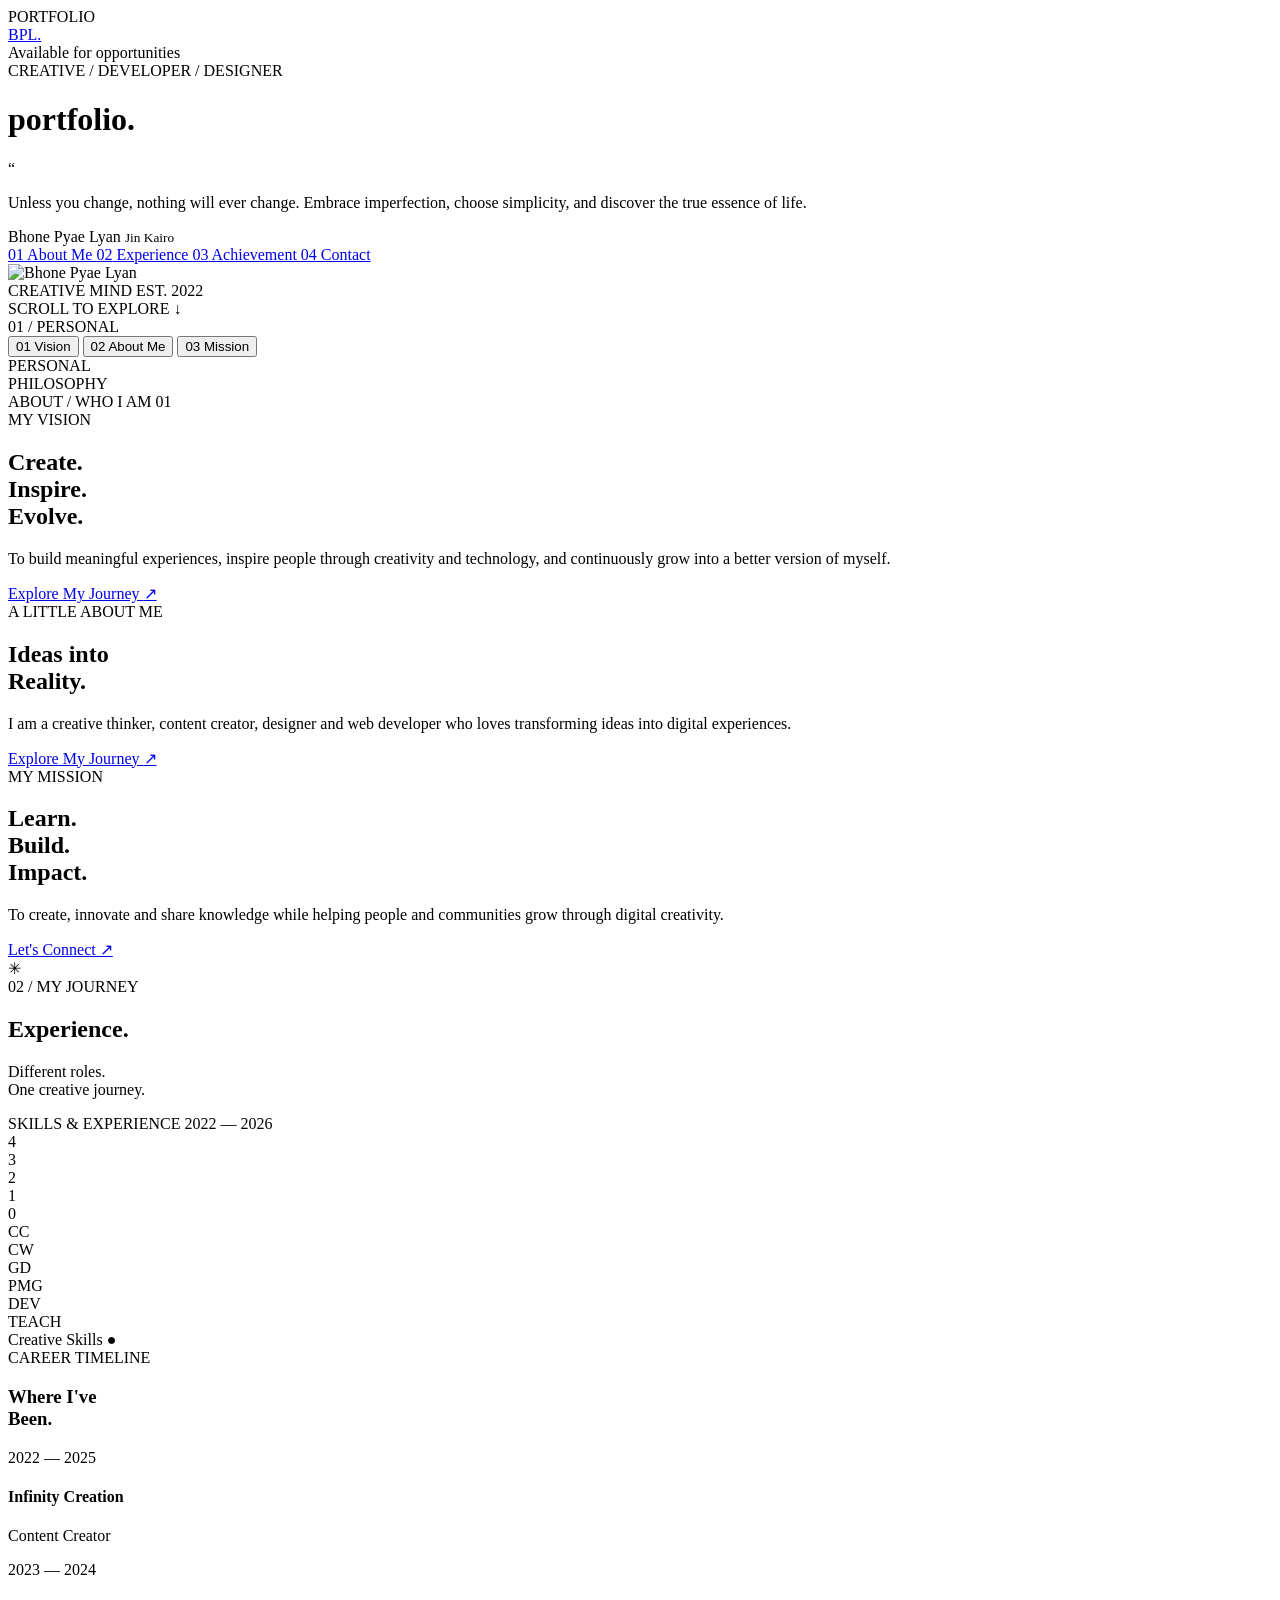
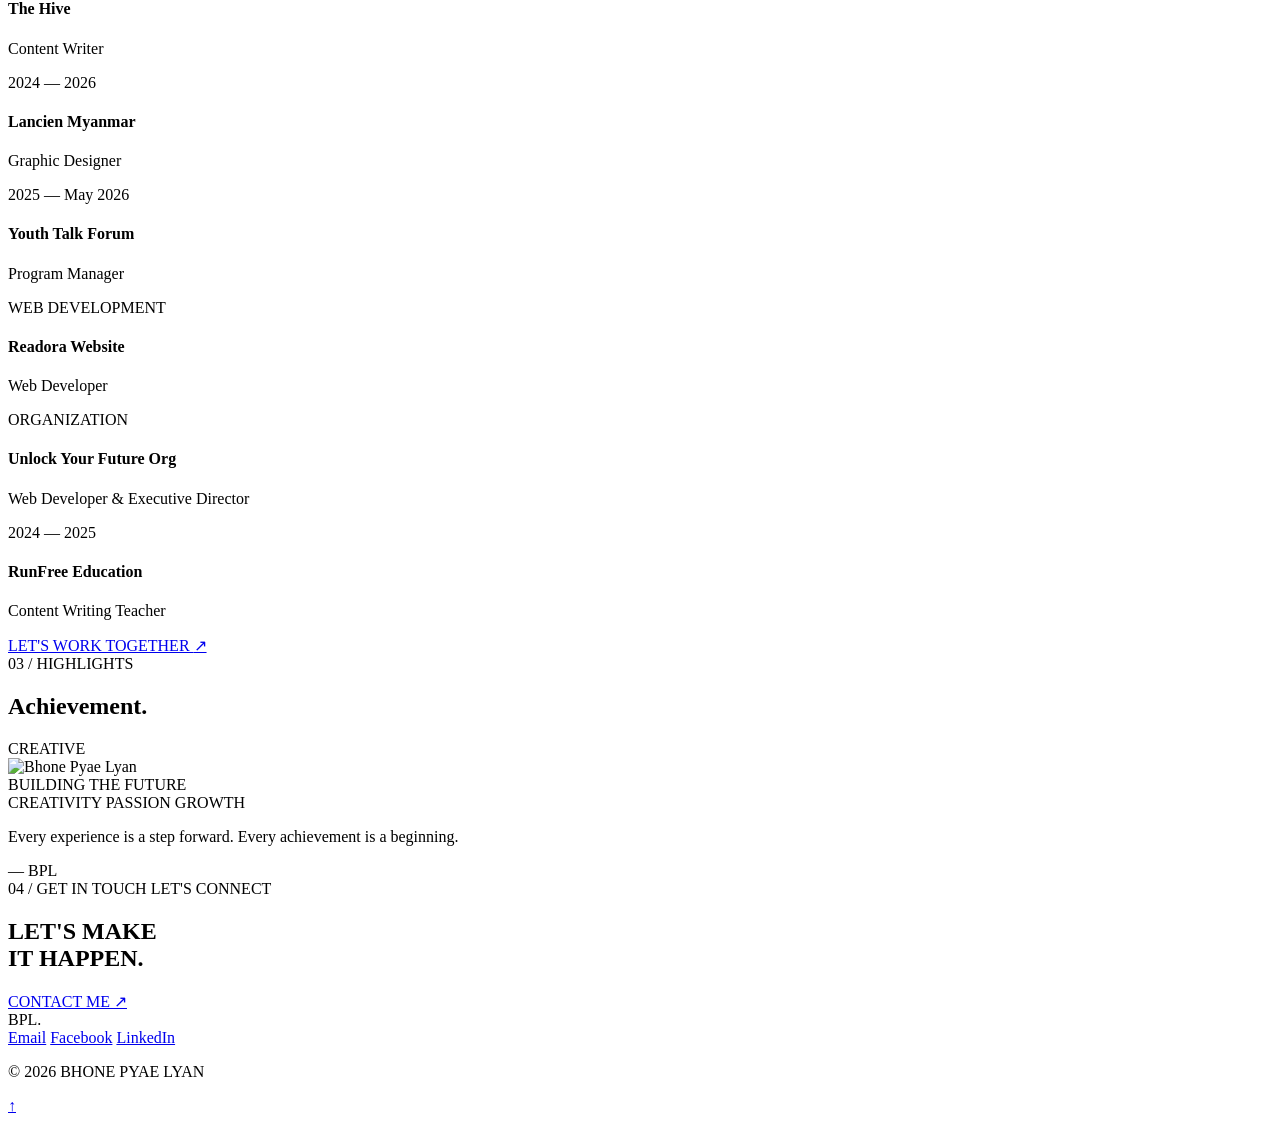
==== index.html @ 5cda206d "Add files via upload" ====
<!DOCTYPE html>
<html lang="en">
<head>
    <meta charset="UTF-8">
    <meta name="viewport" content="width=device-width, initial-scale=1.0">

    <meta name="description" content="Creative Portfolio of Bhone Pyae Lyan">
    <title>Bhone Pyae Lyan | Portfolio</title>

    <link rel="stylesheet" href="css/style.css">

    <link rel="preconnect" href="https://fonts.googleapis.com">
    <link rel="preconnect" href="https://fonts.gstatic.com" crossorigin>

    <link href="https://fonts.googleapis.com/css2?family=DM+Sans:wght@400;500;600;700;800&family=Oswald:wght@400;500;600;700&display=swap" rel="stylesheet">
</head>

<body>

    <!-- PRELOADER -->
    <div class="loader" id="loader">
        <span>PORTFOLIO</span>
        <div class="loader-line"></div>
    </div>


    <!-- HEADER / HERO -->
    <header class="hero" id="home">

        <div class="hero-top">
            <a href="#home" class="mini-logo">
                <span class="mini-logo-dot"></span>
                BPL<span>.</span>
            </a>

            <div class="hero-status">
                <span class="status-dot"></span>
                Available for opportunities
            </div>
        </div>


        <!-- Decorative -->
        <div class="hero-outline outline-one"></div>
        <div class="hero-outline outline-two"></div>


        <div class="hero-content">

            <div class="hero-intro">
                <span class="hero-small-text">CREATIVE / DEVELOPER / DESIGNER</span>
            </div>

            <h1 class="hero-logo">
                port<span class="logo-f">f</span>olio<span class="logo-period">.</span>
            </h1>

            <div class="hero-caption">

                <div class="quote-symbol">“</div>

                <p>
                    Unless you change, nothing will ever change.
                    Embrace imperfection, choose simplicity,
                    and discover the true essence of life.
                </p>

                <div class="quote-divider"></div>

                <div class="quote-author">
                    <span>Bhone Pyae Lyan</span>
                    <small>Jin Kairo</small>
                </div>

            </div>


            <!-- Navigation -->
            <nav class="hero-nav">

                <a href="#about" class="nav-link">
                    <span class="nav-icon">01</span>
                    About Me
                </a>

                <a href="#experience" class="nav-link">
                    <span class="nav-icon">02</span>
                    Experience
                </a>

                <a href="#achievement" class="nav-link">
                    <span class="nav-icon">03</span>
                    Achievement
                </a>

                <a href="#contact" class="nav-link">
                    <span class="nav-icon">04</span>
                    Contact
                </a>

            </nav>

        </div>


        <!-- Hero Portrait -->
        <div class="hero-portrait">

            <div class="portrait-orange"></div>

            <div class="portrait-outline"></div>

            <img src="image/Profile.png"
                 alt="Bhone Pyae Lyan"
                 class="hero-profile">

            <div class="portrait-label">
                <span>CREATIVE MIND</span>
                <span>EST. 2022</span>
            </div>

        </div>


        <!-- Floating Decorations -->
        <div class="hero-decoration">
            <span class="deco-dot"></span>
            <span class="deco-dot"></span>
            <span class="deco-dot"></span>
        </div>

        <div class="hero-bottom-note">
            <span>SCROLL TO EXPLORE</span>
            <span class="scroll-arrow">↓</span>
        </div>

    </header>


    <!-- ABOUT -->
    <section class="about-section section" id="about">

        <div class="about-sidebar">

            <div class="sidebar-heading">
                <span>01 / PERSONAL</span>
            </div>

            <div class="sidebar-circle"></div>

            <button class="sidebar-item active" data-content="vision">
                <span>01</span> Vision
            </button>

            <button class="sidebar-item" data-content="about-me">
                <span>02</span> About Me
            </button>

            <button class="sidebar-item" data-content="mission">
                <span>03</span> Mission
            </button>

            <div class="sidebar-bottom">
                PERSONAL<br>PHILOSOPHY
            </div>

        </div>


        <div class="about-content">

            <div class="about-top-label">
                <span>ABOUT / WHO I AM</span>
                <span class="about-number">01</span>
            </div>


            <div class="about-panel active" id="vision">

                <span class="panel-label">MY VISION</span>

                <h2>
                    Create.<br>
                    <span>Inspire.</span><br>
                    Evolve.
                </h2>

                <p>
                    To build meaningful experiences, inspire people
                    through creativity and technology, and continuously
                    grow into a better version of myself.
                </p>

                <a href="#experience" class="about-cta">
                    Explore My Journey <span>↗</span>
                </a>

            </div>


            <div class="about-panel" id="about-me">

                <span class="panel-label">A LITTLE ABOUT ME</span>

                <h2>
                    Ideas into<br>
                    <span>Reality.</span>
                </h2>

                <p>
                    I am a creative thinker, content creator,
                    designer and web developer who loves transforming
                    ideas into digital experiences.
                </p>

                <a href="#experience" class="about-cta">
                    Explore My Journey <span>↗</span>
                </a>

            </div>


            <div class="about-panel" id="mission">

                <span class="panel-label">MY MISSION</span>

                <h2>
                    Learn.<br>
                    <span>Build.</span><br>
                    Impact.
                </h2>

                <p>
                    To create, innovate and share knowledge
                    while helping people and communities grow
                    through digital creativity.
                </p>

                <a href="#contact" class="about-cta">
                    Let's Connect <span>↗</span>
                </a>

            </div>


            <div class="about-deco">
                <span class="deco-star">✳</span>
                <span class="deco-small-circle"></span>
            </div>

        </div>

    </section>


    <!-- EXPERIENCE -->
    <section class="experience-section section" id="experience">

        <div class="section-heading">

            <div>
                <span class="section-eyebrow">02 / MY JOURNEY</span>
                <h2>Experience<span>.</span></h2>
            </div>

            <p>
                Different roles.<br>
                One creative journey.
            </p>

        </div>


        <div class="experience-layout">


            <!-- CHART -->
            <div class="experience-chart-card">

                <div class="chart-heading">
                    <span>SKILLS & EXPERIENCE</span>
                    <span>2022 — 2026</span>
                </div>

                <div class="chart">

                    <div class="chart-grid">

                        <div class="grid-line">
                            <span>4</span>
                        </div>

                        <div class="grid-line">
                            <span>3</span>
                        </div>

                        <div class="grid-line">
                            <span>2</span>
                        </div>

                        <div class="grid-line">
                            <span>1</span>
                        </div>

                        <div class="grid-line">
                            <span>0</span>
                        </div>

                    </div>


                    <div class="chart-bars">

                        <div class="bar-item">
                            <div class="bar cc" data-height="100"></div>
                            <span>CC</span>
                        </div>

                        <div class="bar-item">
                            <div class="bar cw" data-height="75"></div>
                            <span>CW</span>
                        </div>

                        <div class="bar-item">
                            <div class="bar gd" data-height="75"></div>
                            <span>GD</span>
                        </div>

                        <div class="bar-item">
                            <div class="bar pm" data-height="25"></div>
                            <span>PMG</span>
                        </div>

                        <div class="bar-item">
                            <div class="bar dev" data-height="25"></div>
                            <span>DEV</span>
                        </div>

                        <div class="bar-item">
                            <div class="bar teaching" data-height="50"></div>
                            <span>TEACH</span>
                        </div>

                    </div>

                </div>


                <div class="chart-footer">
                    <span>Creative Skills</span>
                    <span class="chart-footer-dot">●</span>
                </div>

            </div>


            <!-- EXPERIENCE LIST -->
            <div class="experience-card">

                <div class="experience-card-header">

                    <span class="section-eyebrow">CAREER TIMELINE</span>

                    <h3>Where I've<br>Been.</h3>

                </div>


                <div class="timeline">


                    <div class="timeline-item">

                        <span class="timeline-dot"></span>

                        <div class="timeline-content">

                            <span class="timeline-date">2022 — 2025</span>

                            <h4>Infinity Creation</h4>

                            <p>Content Creator</p>

                        </div>

                    </div>


                    <div class="timeline-item">

                        <span class="timeline-dot"></span>

                        <div class="timeline-content">

                            <span class="timeline-date">2023 — 2024</span>

                            <h4>The Hive</h4>

                            <p>Content Writer</p>

                        </div>

                    </div>


                    <div class="timeline-item">

                        <span class="timeline-dot"></span>

                        <div class="timeline-content">

                            <span class="timeline-date">2024 — 2026</span>

                            <h4>Lancien Myanmar</h4>

                            <p>Graphic Designer</p>

                        </div>

                    </div>


                    <div class="timeline-item">

                        <span class="timeline-dot"></span>

                        <div class="timeline-content">

                            <span class="timeline-date">2025 — May 2026</span>

                            <h4>Youth Talk Forum</h4>

                            <p>Program Manager</p>

                        </div>

                    </div>


                    <div class="timeline-item">

                        <span class="timeline-dot"></span>

                        <div class="timeline-content">

                            <span class="timeline-date">WEB DEVELOPMENT</span>

                            <h4>Readora Website</h4>

                            <p>Web Developer</p>

                        </div>

                    </div>


                    <div class="timeline-item">

                        <span class="timeline-dot"></span>

                        <div class="timeline-content">

                            <span class="timeline-date">ORGANIZATION</span>

                            <h4>Unlock Your Future Org</h4>

                            <p>Web Developer & Executive Director</p>

                        </div>

                    </div>


                    <div class="timeline-item">

                        <span class="timeline-dot"></span>

                        <div class="timeline-content">

                            <span class="timeline-date">2024 — 2025</span>

                            <h4>RunFree Education</h4>

                            <p>Content Writing Teacher</p>

                        </div>

                    </div>

                </div>


                <a href="#contact" class="experience-more">
                    LET'S WORK TOGETHER <span>↗</span>
                </a>

            </div>

        </div>

    </section>


    <!-- ACHIEVEMENT -->
    <section class="achievement-section section" id="achievement">

        <div class="achievement-heading">

            <span class="section-eyebrow">03 / HIGHLIGHTS</span>

            <h2>Achievement<span>.</span></h2>

        </div>


        <div class="achievement-stage">

            <div class="achievement-bg-text">
                CREATIVE
            </div>

            <div class="achievement-orange-block"></div>

            <img src="image/Profile.png"
                 alt="Bhone Pyae Lyan"
                 class="achievement-profile">

            <div class="achievement-side-label">
                <span>BUILDING</span>
                <span>THE FUTURE</span>
            </div>

            <div class="achievement-bottom-text">
                <span>CREATIVITY</span>
                <span>PASSION</span>
                <span>GROWTH</span>
            </div>

        </div>


        <div class="achievement-note">

            <p>
                Every experience is a step forward.
                Every achievement is a beginning.
            </p>

            <span>— BPL</span>

        </div>

    </section>


    <!-- CONTACT -->
    <section class="contact-section section" id="contact">

        <div class="contact-top">

            <span class="section-eyebrow">04 / GET IN TOUCH</span>

            <span class="contact-index">LET'S CONNECT</span>

        </div>


        <div class="contact-main">

            <h2>
                LET'S MAKE<br>
                <span>IT HAPPEN.</span>
            </h2>

            <a href="mailto:your-email@example.com" class="contact-button">
                CONTACT ME <span>↗</span>
            </a>

        </div>


        <div class="contact-footer">

            <div class="contact-brand">
                BPL<span>.</span>
            </div>

            <div class="contact-links">

                <a href="mailto:your-email@example.com">Email</a>

                <a href="https://facebook.com/" target="_blank">Facebook</a>

                <a href="https://linkedin.com/" target="_blank">LinkedIn</a>

            </div>

            <p>© 2026 BHONE PYAE LYAN</p>

        </div>

    </section>


    <!-- BACK TO TOP -->
    <a href="#home" class="back-to-top" id="backToTop">↑</a>


    <!-- JS -->
    <script src="JS/script.js"></script>

</body>
</html>
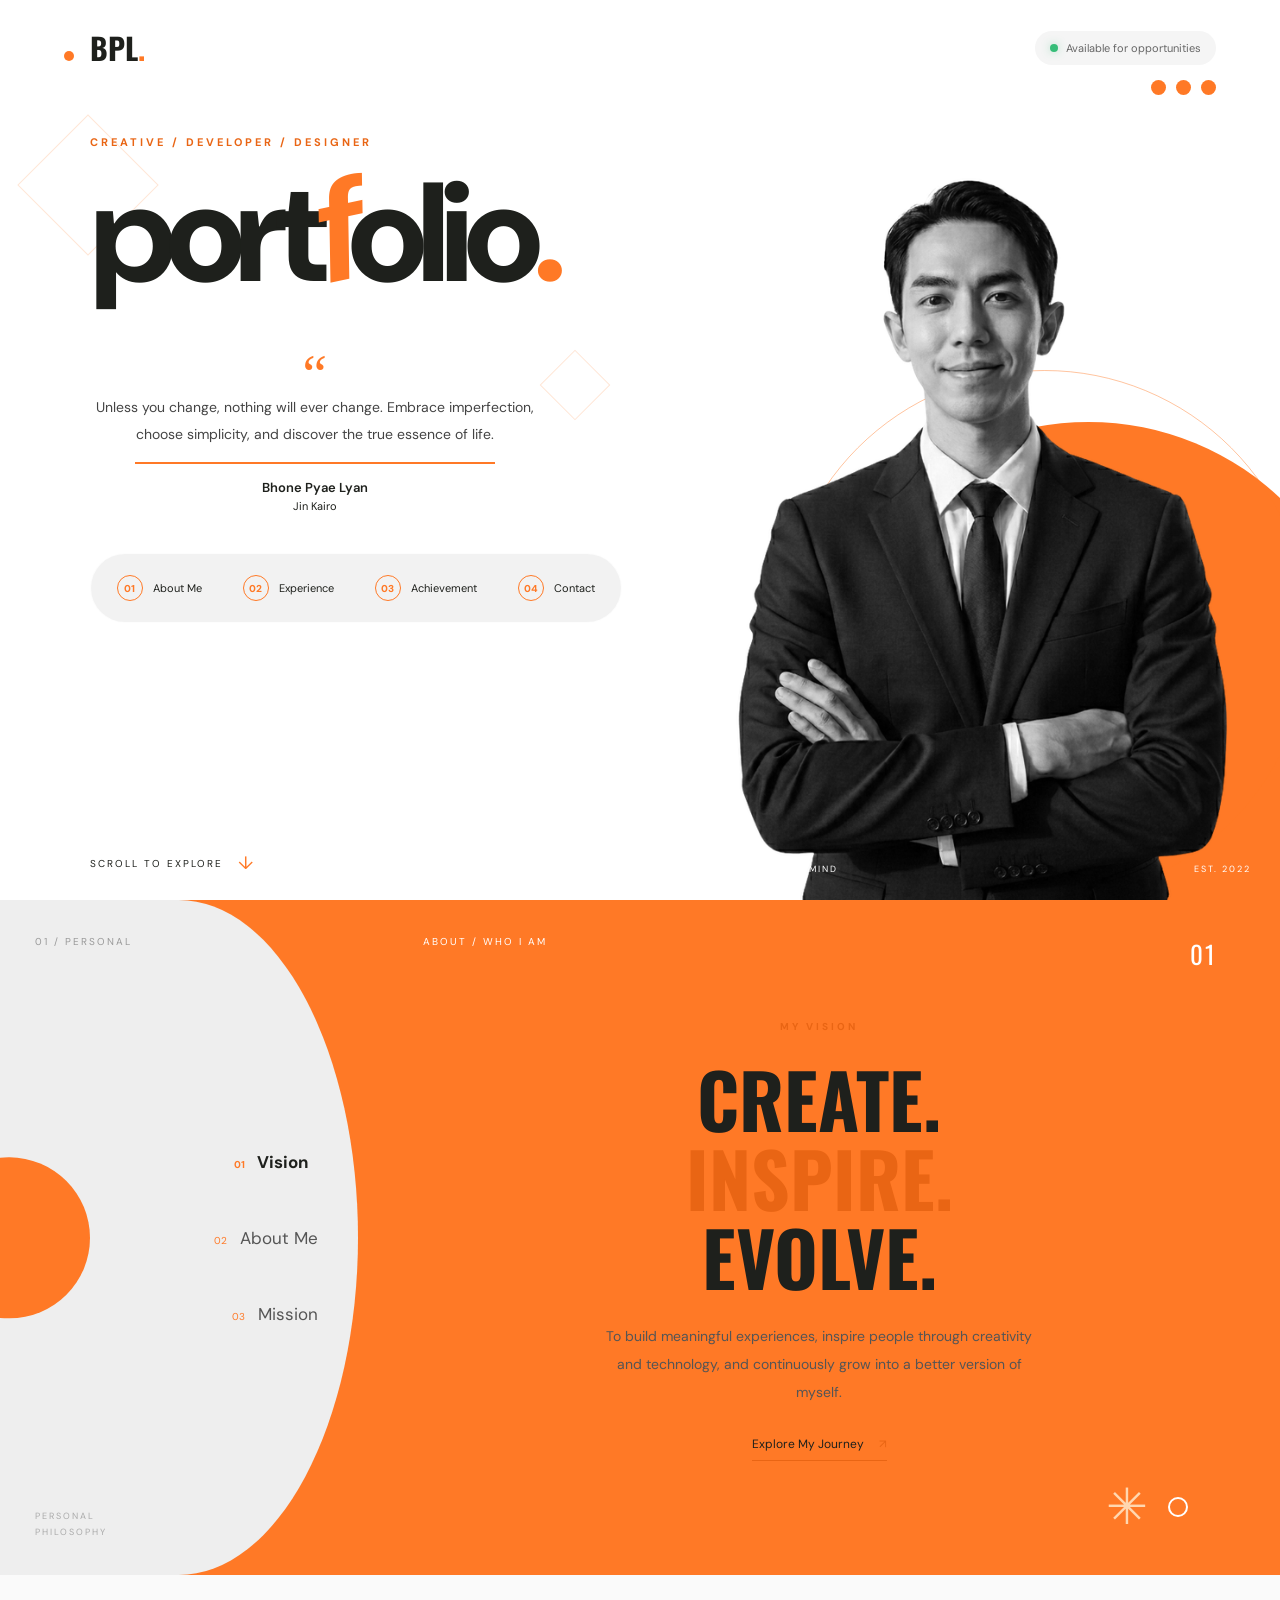
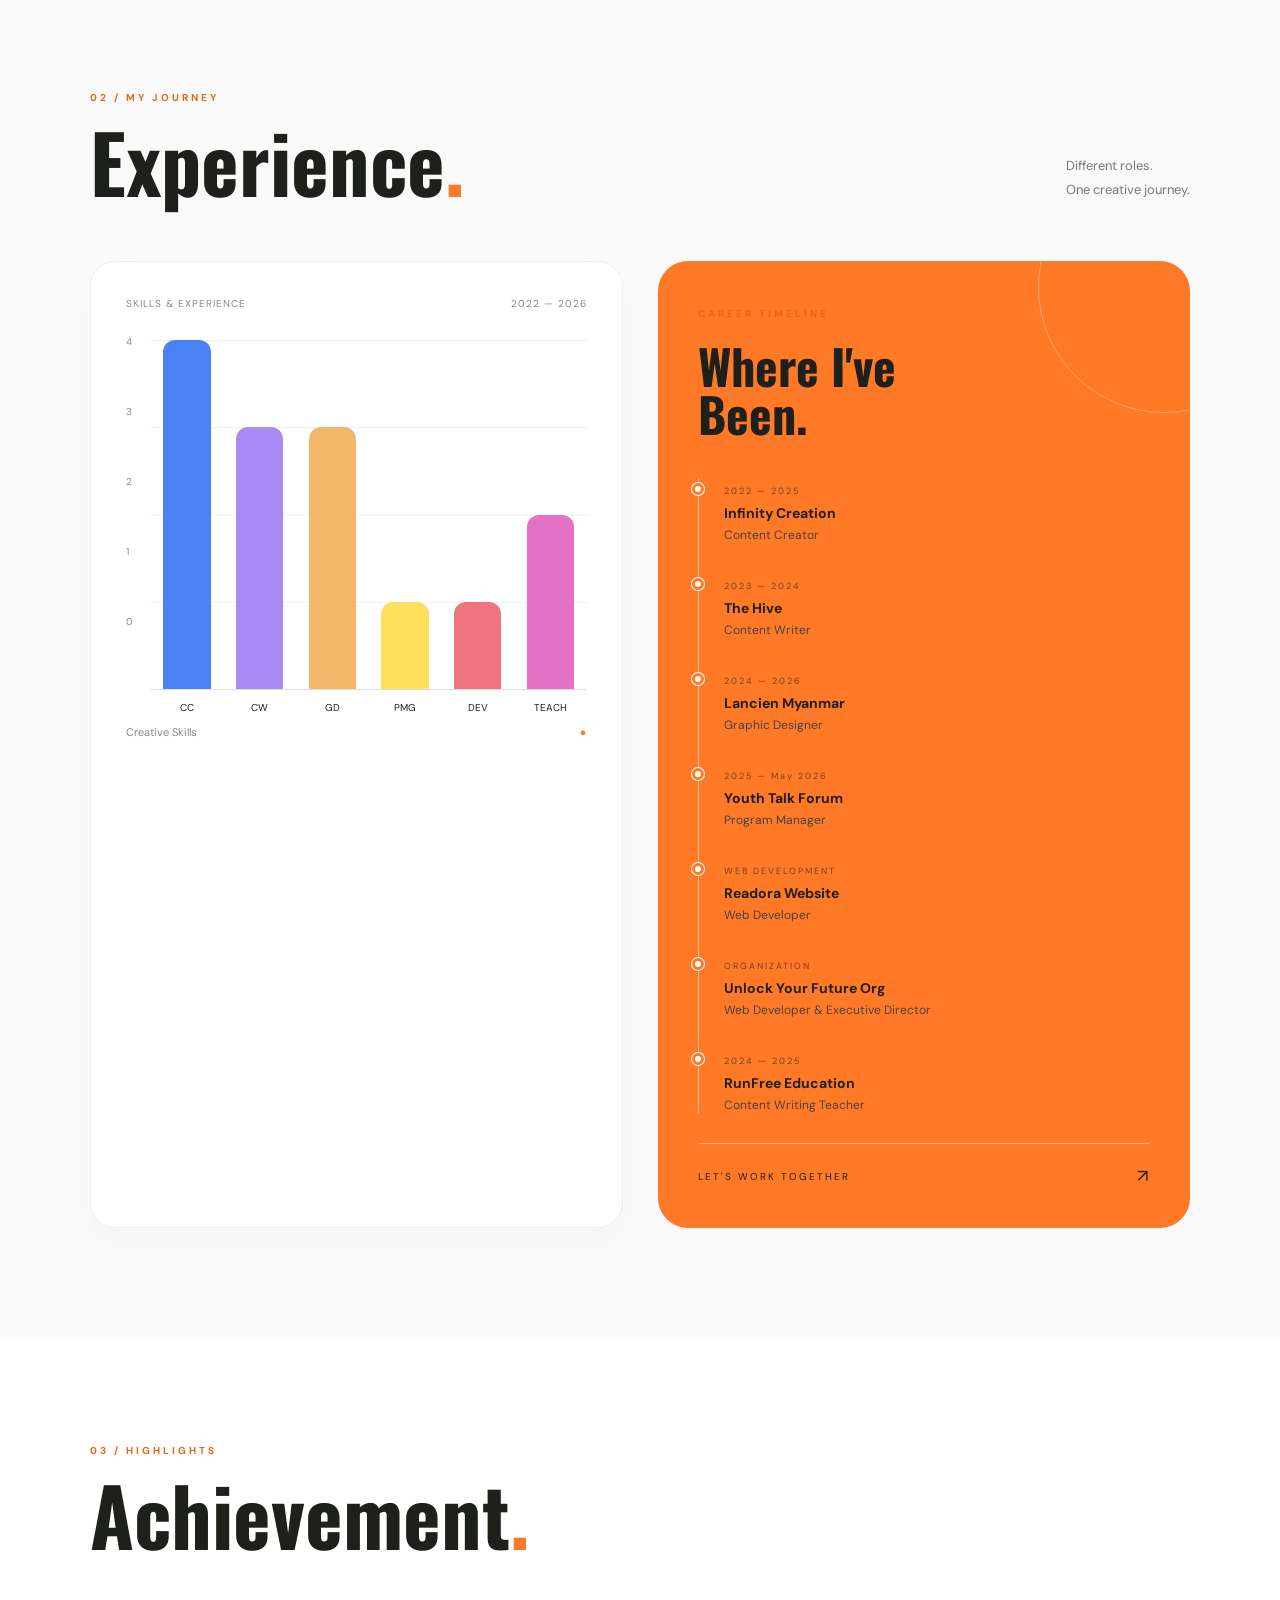
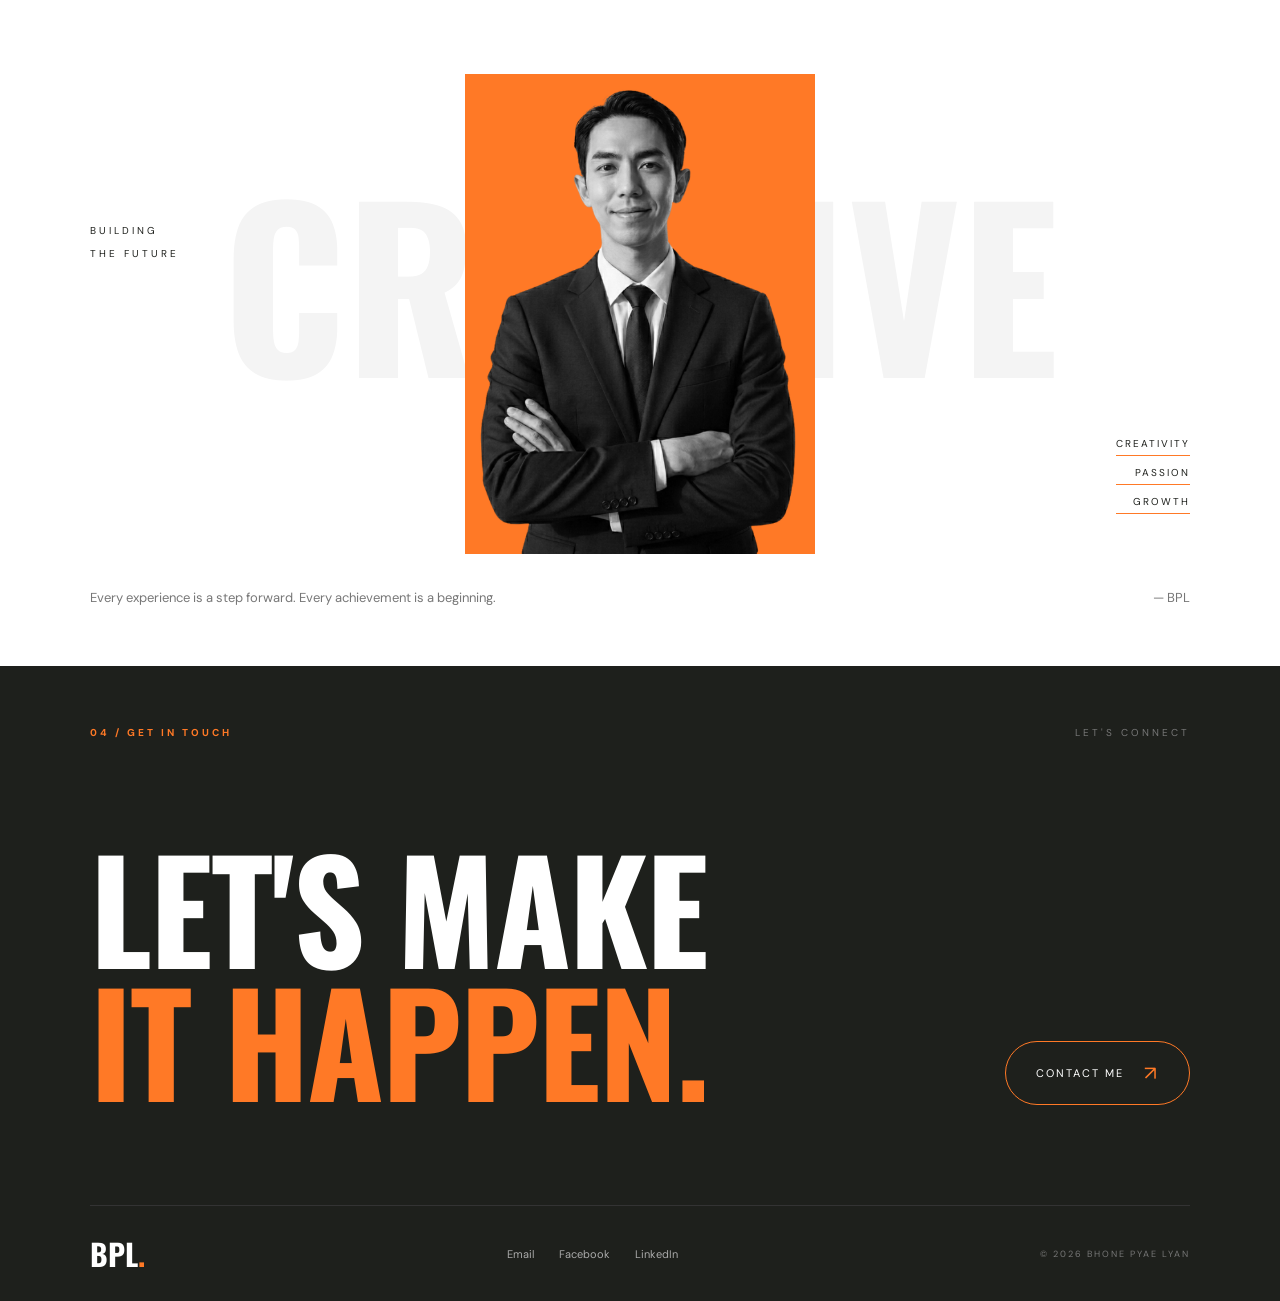
==== commit 874b82a4: "Update index.html" ====
--- a/index.html
+++ b/index.html
@@ -1,10 +1,8 @@
-
 <!DOCTYPE html>
 <html lang="en">
 <head>
     <meta charset="UTF-8">
     <meta name="viewport" content="width=device-width, initial-scale=1.0">
-
     <meta name="description" content="Creative Portfolio of Bhone Pyae Lyan">
     <title>Bhone Pyae Lyan | Portfolio</title>
 
@@ -12,20 +10,17 @@
 
     <link rel="preconnect" href="https://fonts.googleapis.com">
     <link rel="preconnect" href="https://fonts.gstatic.com" crossorigin>
-
     <link href="https://fonts.googleapis.com/css2?family=DM+Sans:wght@400;500;600;700;800&family=Oswald:wght@400;500;600;700&display=swap" rel="stylesheet">
 </head>
 
 <body>
 
-    <!-- PRELOADER -->
     <div class="loader" id="loader">
         <span>PORTFOLIO</span>
         <div class="loader-line"></div>
     </div>
 
-
-    <!-- HEADER / HERO -->
+    <!-- HERO -->
     <header class="hero" id="home">
 
         <div class="hero-top">
@@ -40,11 +35,8 @@
             </div>
         </div>
 
-
-        <!-- Decorative -->
         <div class="hero-outline outline-one"></div>
         <div class="hero-outline outline-two"></div>
-
 
         <div class="hero-content">
 
@@ -57,7 +49,6 @@
             </h1>
 
             <div class="hero-caption">
-
                 <div class="quote-symbol">“</div>
 
                 <p>
@@ -72,58 +63,29 @@
                     <span>Bhone Pyae Lyan</span>
                     <small>Jin Kairo</small>
                 </div>
-
-            </div>
-
-
-            <!-- Navigation -->
+            </div>
+
             <nav class="hero-nav">
-
-                <a href="#about" class="nav-link">
-                    <span class="nav-icon">01</span>
-                    About Me
-                </a>
-
-                <a href="#experience" class="nav-link">
-                    <span class="nav-icon">02</span>
-                    Experience
-                </a>
-
-                <a href="#achievement" class="nav-link">
-                    <span class="nav-icon">03</span>
-                    Achievement
-                </a>
-
-                <a href="#contact" class="nav-link">
-                    <span class="nav-icon">04</span>
-                    Contact
-                </a>
-
+                <a href="Pages/about.html" class="nav-link"><span class="nav-icon">01</span>About Me</a>
+                <a href="Pages/experience.html" class="nav-link"><span class="nav-icon">02</span>Experience</a>
+                <a href="Pages/achievement.html" class="nav-link"><span class="nav-icon">03</span>Achievement</a>
+                <a href="Pages/contact.html" class="nav-link"><span class="nav-icon">04</span>Contact</a>
             </nav>
 
         </div>
 
-
-        <!-- Hero Portrait -->
         <div class="hero-portrait">
-
             <div class="portrait-orange"></div>
-
             <div class="portrait-outline"></div>
 
-            <img src="image/Profile.png"
-                 alt="Bhone Pyae Lyan"
-                 class="hero-profile">
+            <img src="image/Profile.png" alt="Bhone Pyae Lyan" class="hero-profile">
 
             <div class="portrait-label">
                 <span>CREATIVE MIND</span>
                 <span>EST. 2022</span>
             </div>
-
-        </div>
-
-
-        <!-- Floating Decorations -->
+        </div>
+
         <div class="hero-decoration">
             <span class="deco-dot"></span>
             <span class="deco-dot"></span>
@@ -137,16 +99,11 @@
 
     </header>
 
-
     <!-- ABOUT -->
     <section class="about-section section" id="about">
 
         <div class="about-sidebar">
-
-            <div class="sidebar-heading">
-                <span>01 / PERSONAL</span>
-            </div>
-
+            <div class="sidebar-heading"><span>01 / PERSONAL</span></div>
             <div class="sidebar-circle"></div>
 
             <button class="sidebar-item active" data-content="vision">
@@ -164,9 +121,7 @@
             <div class="sidebar-bottom">
                 PERSONAL<br>PHILOSOPHY
             </div>
-
-        </div>
-
+        </div>
 
         <div class="about-content">
 
@@ -175,74 +130,38 @@
                 <span class="about-number">01</span>
             </div>
 
-
             <div class="about-panel active" id="vision">
-
                 <span class="panel-label">MY VISION</span>
-
-                <h2>
-                    Create.<br>
-                    <span>Inspire.</span><br>
-                    Evolve.
-                </h2>
-
+                <h2>Create.<br><span>Inspire.</span><br>Evolve.</h2>
                 <p>
                     To build meaningful experiences, inspire people
                     through creativity and technology, and continuously
                     grow into a better version of myself.
                 </p>
-
-                <a href="#experience" class="about-cta">
-                    Explore My Journey <span>↗</span>
-                </a>
-
-            </div>
-
+                <a href="Pages/about.html" class="about-cta">Explore My Journey <span>↗</span></a>
+            </div>
 
             <div class="about-panel" id="about-me">
-
                 <span class="panel-label">A LITTLE ABOUT ME</span>
-
-                <h2>
-                    Ideas into<br>
-                    <span>Reality.</span>
-                </h2>
-
+                <h2>Ideas into<br><span>Reality.</span></h2>
                 <p>
                     I am a creative thinker, content creator,
                     designer and web developer who loves transforming
                     ideas into digital experiences.
                 </p>
-
-                <a href="#experience" class="about-cta">
-                    Explore My Journey <span>↗</span>
-                </a>
-
-            </div>
-
+                <a href="#experience" class="about-cta">Explore My Journey <span>↗</span></a>
+            </div>
 
             <div class="about-panel" id="mission">
-
                 <span class="panel-label">MY MISSION</span>
-
-                <h2>
-                    Learn.<br>
-                    <span>Build.</span><br>
-                    Impact.
-                </h2>
-
+                <h2>Learn.<br><span>Build.</span><br>Impact.</h2>
                 <p>
                     To create, innovate and share knowledge
                     while helping people and communities grow
                     through digital creativity.
                 </p>
-
-                <a href="#contact" class="about-cta">
-                    Let's Connect <span>↗</span>
-                </a>
-
-            </div>
-
+                <a href="#contact" class="about-cta">Let's Connect <span>↗</span></a>
+            </div>
 
             <div class="about-deco">
                 <span class="deco-star">✳</span>
@@ -250,30 +169,20 @@
             </div>
 
         </div>
-
     </section>
-
 
     <!-- EXPERIENCE -->
     <section class="experience-section section" id="experience">
 
         <div class="section-heading">
-
             <div>
                 <span class="section-eyebrow">02 / MY JOURNEY</span>
                 <h2>Experience<span>.</span></h2>
             </div>
-
-            <p>
-                Different roles.<br>
-                One creative journey.
-            </p>
-
-        </div>
-
+            <p>Different roles.<br>One creative journey.</p>
+        </div>
 
         <div class="experience-layout">
-
 
             <!-- CHART -->
             <div class="experience-chart-card">
@@ -286,29 +195,12 @@
                 <div class="chart">
 
                     <div class="chart-grid">
-
-                        <div class="grid-line">
-                            <span>4</span>
-                        </div>
-
-                        <div class="grid-line">
-                            <span>3</span>
-                        </div>
-
-                        <div class="grid-line">
-                            <span>2</span>
-                        </div>
-
-                        <div class="grid-line">
-                            <span>1</span>
-                        </div>
-
-                        <div class="grid-line">
-                            <span>0</span>
-                        </div>
-
-                    </div>
-
+                        <div class="grid-line"><span>4</span></div>
+                        <div class="grid-line"><span>3</span></div>
+                        <div class="grid-line"><span>2</span></div>
+                        <div class="grid-line"><span>1</span></div>
+                        <div class="grid-line"><span>0</span></div>
+                    </div>
 
                     <div class="chart-bars">
 
@@ -343,9 +235,7 @@
                         </div>
 
                     </div>
-
-                </div>
-
+                </div>
 
                 <div class="chart-footer">
                     <span>Creative Skills</span>
@@ -354,142 +244,80 @@
 
             </div>
 
-
-            <!-- EXPERIENCE LIST -->
+            <!-- TIMELINE -->
             <div class="experience-card">
 
                 <div class="experience-card-header">
-
                     <span class="section-eyebrow">CAREER TIMELINE</span>
-
                     <h3>Where I've<br>Been.</h3>
-
-                </div>
-
+                </div>
 
                 <div class="timeline">
 
-
-                    <div class="timeline-item">
-
-                        <span class="timeline-dot"></span>
-
-                        <div class="timeline-content">
-
+                    <div class="timeline-item">
+                        <span class="timeline-dot"></span>
+                        <div class="timeline-content">
                             <span class="timeline-date">2022 — 2025</span>
-
                             <h4>Infinity Creation</h4>
-
                             <p>Content Creator</p>
-
-                        </div>
-
-                    </div>
-
-
-                    <div class="timeline-item">
-
-                        <span class="timeline-dot"></span>
-
-                        <div class="timeline-content">
-
+                        </div>
+                    </div>
+
+                    <div class="timeline-item">
+                        <span class="timeline-dot"></span>
+                        <div class="timeline-content">
                             <span class="timeline-date">2023 — 2024</span>
-
                             <h4>The Hive</h4>
-
                             <p>Content Writer</p>
-
-                        </div>
-
-                    </div>
-
-
-                    <div class="timeline-item">
-
-                        <span class="timeline-dot"></span>
-
-                        <div class="timeline-content">
-
+                        </div>
+                    </div>
+
+                    <div class="timeline-item">
+                        <span class="timeline-dot"></span>
+                        <div class="timeline-content">
                             <span class="timeline-date">2024 — 2026</span>
-
                             <h4>Lancien Myanmar</h4>
-
                             <p>Graphic Designer</p>
-
-                        </div>
-
-                    </div>
-
-
-                    <div class="timeline-item">
-
-                        <span class="timeline-dot"></span>
-
-                        <div class="timeline-content">
-
+                        </div>
+                    </div>
+
+                    <div class="timeline-item">
+                        <span class="timeline-dot"></span>
+                        <div class="timeline-content">
                             <span class="timeline-date">2025 — May 2026</span>
-
                             <h4>Youth Talk Forum</h4>
-
                             <p>Program Manager</p>
-
-                        </div>
-
-                    </div>
-
-
-                    <div class="timeline-item">
-
-                        <span class="timeline-dot"></span>
-
-                        <div class="timeline-content">
-
+                        </div>
+                    </div>
+
+                    <div class="timeline-item">
+                        <span class="timeline-dot"></span>
+                        <div class="timeline-content">
                             <span class="timeline-date">WEB DEVELOPMENT</span>
-
                             <h4>Readora Website</h4>
-
                             <p>Web Developer</p>
-
-                        </div>
-
-                    </div>
-
-
-                    <div class="timeline-item">
-
-                        <span class="timeline-dot"></span>
-
-                        <div class="timeline-content">
-
+                        </div>
+                    </div>
+
+                    <div class="timeline-item">
+                        <span class="timeline-dot"></span>
+                        <div class="timeline-content">
                             <span class="timeline-date">ORGANIZATION</span>
-
                             <h4>Unlock Your Future Org</h4>
-
                             <p>Web Developer & Executive Director</p>
-
-                        </div>
-
-                    </div>
-
-
-                    <div class="timeline-item">
-
-                        <span class="timeline-dot"></span>
-
-                        <div class="timeline-content">
-
+                        </div>
+                    </div>
+
+                    <div class="timeline-item">
+                        <span class="timeline-dot"></span>
+                        <div class="timeline-content">
                             <span class="timeline-date">2024 — 2025</span>
-
                             <h4>RunFree Education</h4>
-
                             <p>Content Writing Teacher</p>
-
-                        </div>
-
-                    </div>
-
-                </div>
-
+                        </div>
+                    </div>
+
+                </div>
 
                 <a href="#contact" class="experience-more">
                     LET'S WORK TOGETHER <span>↗</span>
@@ -498,33 +326,21 @@
             </div>
 
         </div>
-
     </section>
-
 
     <!-- ACHIEVEMENT -->
     <section class="achievement-section section" id="achievement">
 
         <div class="achievement-heading">
-
             <span class="section-eyebrow">03 / HIGHLIGHTS</span>
-
             <h2>Achievement<span>.</span></h2>
-
-        </div>
-
+        </div>
 
         <div class="achievement-stage">
-
-            <div class="achievement-bg-text">
-                CREATIVE
-            </div>
-
+            <div class="achievement-bg-text">CREATIVE</div>
             <div class="achievement-orange-block"></div>
 
-            <img src="image/Profile.png"
-                 alt="Bhone Pyae Lyan"
-                 class="achievement-profile">
+            <img src="image/Profile.png" alt="Bhone Pyae Lyan" class="achievement-profile">
 
             <div class="achievement-side-label">
                 <span>BUILDING</span>
@@ -536,78 +352,49 @@
                 <span>PASSION</span>
                 <span>GROWTH</span>
             </div>
-
-        </div>
-
+        </div>
 
         <div class="achievement-note">
-
             <p>
                 Every experience is a step forward.
                 Every achievement is a beginning.
             </p>
-
             <span>— BPL</span>
-
         </div>
 
     </section>
-
 
     <!-- CONTACT -->
     <section class="contact-section section" id="contact">
 
         <div class="contact-top">
-
             <span class="section-eyebrow">04 / GET IN TOUCH</span>
-
             <span class="contact-index">LET'S CONNECT</span>
-
-        </div>
-
+        </div>
 
         <div class="contact-main">
-
-            <h2>
-                LET'S MAKE<br>
-                <span>IT HAPPEN.</span>
-            </h2>
-
+            <h2>LET'S MAKE<br><span>IT HAPPEN.</span></h2>
             <a href="mailto:your-email@example.com" class="contact-button">
                 CONTACT ME <span>↗</span>
             </a>
-
-        </div>
-
+        </div>
 
         <div class="contact-footer">
-
-            <div class="contact-brand">
-                BPL<span>.</span>
-            </div>
+            <div class="contact-brand">BPL<span>.</span></div>
 
             <div class="contact-links">
-
                 <a href="mailto:your-email@example.com">Email</a>
-
-                <a href="https://facebook.com/" target="_blank">Facebook</a>
-
-                <a href="https://linkedin.com/" target="_blank">LinkedIn</a>
-
+                <a href="https://facebook.com/" target="_blank" rel="noopener">Facebook</a>
+                <a href="https://linkedin.com/" target="_blank" rel="noopener">LinkedIn</a>
             </div>
 
             <p>© 2026 BHONE PYAE LYAN</p>
-
         </div>
 
     </section>
 
-
-    <!-- BACK TO TOP -->
     <a href="#home" class="back-to-top" id="backToTop">↑</a>
 
-
-    <!-- JS -->
     <script src="JS/script.js"></script>
 
 </body>
--- a/css/style.css
+++ b/css/style.css
@@ -0,0 +1,1611 @@
+
+/* =========================================
+   BPL PORTFOLIO - CREATIVE DESIGN
+========================================= */
+
+:root {
+    --orange: #ff7926;
+    --orange-dark: #e96514;
+    --black: #1e201c;
+    --white: #ffffff;
+    --gray: #eeeeee;
+    --muted: #8a8a8a;
+    --font: 'DM Sans', sans-serif;
+    --heading: 'Oswald', sans-serif;
+}
+
+* {
+    margin: 0;
+    padding: 0;
+    box-sizing: border-box;
+}
+
+html {
+    scroll-behavior: smooth;
+    scroll-padding-top: 30px;
+}
+
+body {
+    font-family: var(--font);
+    color: var(--black);
+    background: var(--white);
+    overflow-x: hidden;
+}
+
+a {
+    text-decoration: none;
+    color: inherit;
+}
+
+button {
+    font-family: inherit;
+}
+
+img {
+    max-width: 100%;
+}
+
+::selection {
+    background: var(--orange);
+    color: white;
+}
+
+
+/* =========================================
+   LOADER
+========================================= */
+
+.loader {
+    position: fixed;
+    inset: 0;
+    z-index: 9999;
+    background: var(--black);
+    color: white;
+    display: flex;
+    flex-direction: column;
+    justify-content: center;
+    align-items: center;
+    gap: 15px;
+    transition: opacity 0.5s, visibility 0.5s;
+}
+
+.loader span {
+    font-family: var(--heading);
+    font-size: 35px;
+    letter-spacing: 5px;
+}
+
+.loader-line {
+    width: 120px;
+    height: 3px;
+    background: var(--orange);
+    animation: loaderMove 1s infinite alternate;
+}
+
+.loader.hide {
+    opacity: 0;
+    visibility: hidden;
+}
+
+@keyframes loaderMove {
+    from {
+        width: 30px;
+    }
+
+    to {
+        width: 120px;
+    }
+}
+
+
+/* =========================================
+   HERO
+========================================= */
+
+.hero {
+    position: relative;
+    min-height: 700px;
+    height: 100vh;
+    max-height: 900px;
+    overflow: hidden;
+    background: white;
+}
+
+.hero-top {
+    position: absolute;
+    top: 25px;
+    left: 5%;
+    right: 5%;
+    display: flex;
+    justify-content: space-between;
+    align-items: center;
+    z-index: 5;
+}
+
+.mini-logo {
+    font-family: var(--heading);
+    font-size: 30px;
+    font-weight: 700;
+}
+
+.mini-logo span:last-child {
+    color: var(--orange);
+}
+
+.mini-logo-dot {
+    display: inline-block;
+    width: 10px;
+    height: 10px;
+    background: var(--orange);
+    border-radius: 50%;
+    margin-right: 8px;
+}
+
+.hero-status {
+    font-size: 11px;
+    color: #666;
+    display: flex;
+    align-items: center;
+    gap: 8px;
+    background: #f5f5f5;
+    padding: 10px 15px;
+    border-radius: 30px;
+}
+
+.status-dot {
+    width: 8px;
+    height: 8px;
+    background: #36bd78;
+    border-radius: 50%;
+    box-shadow: 0 0 10px #36bd7860;
+}
+
+
+/* HERO TEXT */
+
+.hero-content {
+    position: relative;
+    z-index: 3;
+    width: 62%;
+    padding: 130px 0 0 7%;
+}
+
+.hero-intro {
+    margin-bottom: 15px;
+}
+
+.hero-small-text {
+    font-size: 11px;
+    letter-spacing: 3px;
+    color: var(--orange-dark);
+    font-weight: 700;
+}
+
+.hero-logo {
+    font-size: clamp(70px, 11vw, 145px);
+    line-height: 0.95;
+    font-weight: 800;
+    letter-spacing: -10px;
+    color: var(--black);
+    white-space: nowrap;
+    position: relative;
+}
+
+.logo-f {
+    display: inline-block;
+    color: var(--orange);
+    font-style: italic;
+    transform: rotate(-12deg);
+    margin: 0 -3px;
+}
+
+.logo-period {
+    color: var(--orange);
+}
+
+
+/* QUOTE */
+
+.hero-caption {
+    max-width: 450px;
+    margin-top: 55px;
+    text-align: center;
+    position: relative;
+}
+
+.quote-symbol {
+    font-size: 55px;
+    font-family: Georgia, serif;
+    line-height: 0.7;
+    color: var(--orange);
+}
+
+.hero-caption p {
+    font-size: 14px;
+    line-height: 1.9;
+    color: #444;
+}
+
+.quote-divider {
+    width: 80%;
+    height: 2px;
+    background: var(--orange);
+    margin: 15px auto;
+}
+
+.quote-author {
+    display: flex;
+    flex-direction: column;
+    gap: 3px;
+    font-size: 13px;
+    font-weight: 600;
+}
+
+.quote-author small {
+    font-size: 11px;
+    font-weight: 400;
+}
+
+
+/* NAV */
+
+.hero-nav {
+    display: flex;
+    align-items: center;
+    gap: 5px;
+    background: rgba(240, 240, 240, 0.85);
+    backdrop-filter: blur(15px);
+    border: 1px solid rgba(255,255,255,0.8);
+    border-radius: 50px;
+    padding: 8px;
+    width: fit-content;
+    margin-top: 40px;
+    position: relative;
+    z-index: 10;
+}
+
+.nav-link {
+    display: flex;
+    align-items: center;
+    gap: 10px;
+    padding: 13px 18px;
+    border-radius: 40px;
+    font-size: 11px;
+    transition: 0.3s ease;
+}
+
+.nav-icon {
+    font-size: 10px;
+    font-weight: 800;
+    color: var(--orange);
+    border: 1px solid var(--orange);
+    width: 26px;
+    height: 26px;
+    border-radius: 50%;
+    display: flex;
+    justify-content: center;
+    align-items: center;
+}
+
+.nav-link:hover {
+    background: var(--orange);
+    color: white;
+    transform: translateY(-3px);
+}
+
+.nav-link:hover .nav-icon {
+    color: white;
+    border-color: white;
+}
+
+
+/* HERO PORTRAIT */
+
+.hero-portrait {
+    position: absolute;
+    width: 46%;
+    height: 90%;
+    bottom: 0;
+    right: 0;
+    display: flex;
+    justify-content: center;
+    align-items: flex-end;
+}
+
+.portrait-orange {
+    position: absolute;
+    width: 95%;
+    aspect-ratio: 1/1;
+    background: var(--orange);
+    border-radius: 50%;
+    right: -15%;
+    bottom: -10%;
+}
+
+.portrait-outline {
+    position: absolute;
+    width: 90%;
+    aspect-ratio: 1/1;
+    border: 1px solid #ff792670;
+    border-radius: 50%;
+    right: -5%;
+    bottom: 0;
+}
+
+.hero-profile {
+    position: relative;
+    z-index: 2;
+    width: 100%;
+    height: 100%;
+    object-fit: contain;
+    object-position: bottom;
+    filter: grayscale(100%);
+    transition: transform 0.5s;
+}
+
+.hero-profile:hover {
+    transform: scale(1.03);
+}
+
+.portrait-label {
+    position: absolute;
+    z-index: 3;
+    bottom: 25px;
+    left: 10%;
+    right: 5%;
+    display: flex;
+    justify-content: space-between;
+    font-size: 9px;
+    letter-spacing: 2px;
+    color: white;
+}
+
+
+/* DECORATIONS */
+
+.hero-decoration {
+    position: absolute;
+    top: 80px;
+    right: 5%;
+    display: flex;
+    gap: 10px;
+}
+
+.deco-dot {
+    width: 15px;
+    height: 15px;
+    background: var(--orange);
+    border-radius: 50%;
+}
+
+.hero-outline {
+    position: absolute;
+    border: 1px solid #ff792630;
+    transform: rotate(45deg);
+}
+
+.outline-one {
+    width: 100px;
+    height: 100px;
+    top: 15%;
+    left: 3%;
+}
+
+.outline-two {
+    width: 50px;
+    height: 50px;
+    top: 40%;
+    left: 43%;
+}
+
+.hero-bottom-note {
+    position: absolute;
+    bottom: 25px;
+    left: 7%;
+    display: flex;
+    align-items: center;
+    gap: 15px;
+    font-size: 10px;
+    letter-spacing: 2px;
+    z-index: 3;
+}
+
+.scroll-arrow {
+    color: var(--orange);
+    font-size: 18px;
+    animation: arrowDown 1.5s infinite;
+}
+
+@keyframes arrowDown {
+    0%,100% {
+        transform: translateY(0);
+    }
+
+    50% {
+        transform: translateY(5px);
+    }
+}
+
+
+/* =========================================
+   ABOUT
+========================================= */
+
+.about-section {
+    position: relative;
+    min-height: 620px;
+    height: 75vh;
+    max-height: 800px;
+    display: flex;
+    overflow: hidden;
+    background: var(--orange);
+}
+
+
+/* SIDEBAR */
+
+.about-sidebar {
+    position: relative;
+    width: 28%;
+    min-width: 250px;
+    background: #eeeeee;
+    border-radius: 0 50% 50% 0;
+    display: flex;
+    flex-direction: column;
+    justify-content: center;
+    gap: 30px;
+    z-index: 2;
+    padding: 50px 30px;
+    overflow: hidden;
+}
+
+.sidebar-heading {
+    position: absolute;
+    top: 35px;
+    left: 35px;
+    font-size: 10px;
+    letter-spacing: 2px;
+    color: #999;
+}
+
+.sidebar-circle {
+    position: absolute;
+    width: 45%;
+    aspect-ratio: 1/1;
+    background: var(--orange);
+    border-radius: 50%;
+    left: -20%;
+    top: 50%;
+    transform: translateY(-50%);
+}
+
+.sidebar-item {
+    position: relative;
+    z-index: 3;
+    border: none;
+    background: transparent;
+    text-align: right;
+    padding: 12px 10px;
+    font-size: 17px;
+    cursor: pointer;
+    transition: 0.3s;
+    color: #555;
+}
+
+.sidebar-item span {
+    color: var(--orange);
+    font-size: 10px;
+    margin-right: 8px;
+}
+
+.sidebar-item.active {
+    font-weight: 700;
+    color: var(--black);
+    transform: translateX(-10px);
+}
+
+.sidebar-item:hover {
+    color: var(--orange-dark);
+}
+
+.sidebar-bottom {
+    position: absolute;
+    bottom: 35px;
+    left: 35px;
+    font-size: 9px;
+    letter-spacing: 2px;
+    color: #aaa;
+    line-height: 1.7;
+}
+
+
+/* CONTENT */
+
+.about-content {
+    flex: 1;
+    position: relative;
+    display: flex;
+    justify-content: center;
+    align-items: center;
+    padding: 40px;
+}
+
+.about-top-label {
+    position: absolute;
+    top: 35px;
+    left: 7%;
+    right: 7%;
+    display: flex;
+    justify-content: space-between;
+    font-size: 10px;
+    letter-spacing: 2px;
+    color: #fff;
+}
+
+.about-number {
+    font-family: var(--heading);
+    font-size: 25px;
+}
+
+.about-panel {
+    position: absolute;
+    max-width: 550px;
+    width: 90%;
+    padding: 30px;
+    text-align: center;
+    opacity: 0;
+    visibility: hidden;
+    transform: translateY(20px);
+    transition: 0.5s ease;
+}
+
+.about-panel.active {
+    opacity: 1;
+    visibility: visible;
+    transform: translateY(0);
+}
+
+.panel-label {
+    font-size: 10px;
+    letter-spacing: 3px;
+    color: var(--orange-dark);
+    font-weight: 700;
+}
+
+.about-panel h2 {
+    font-family: var(--heading);
+    font-size: clamp(45px, 6vw, 75px);
+    line-height: 1.05;
+    margin: 25px 0;
+    text-transform: uppercase;
+}
+
+.about-panel h2 span {
+    color: var(--orange-dark);
+}
+
+.about-panel p {
+    max-width: 450px;
+    margin: auto;
+    font-size: 14px;
+    line-height: 2;
+    color: #555;
+}
+
+.about-cta {
+    display: inline-flex;
+    align-items: center;
+    gap: 15px;
+    margin-top: 30px;
+    padding-bottom: 8px;
+    border-bottom: 1px solid var(--orange-dark);
+    font-size: 12px;
+    transition: 0.3s;
+}
+
+.about-cta span {
+    color: var(--orange-dark);
+}
+
+.about-cta:hover {
+    letter-spacing: 1px;
+}
+
+.about-deco {
+    position: absolute;
+    bottom: 35px;
+    right: 10%;
+    display: flex;
+    align-items: center;
+    gap: 20px;
+}
+
+.deco-star {
+    font-size: 50px;
+    color: #ffd7b0;
+    animation: spin 15s linear infinite;
+}
+
+.deco-small-circle {
+    width: 20px;
+    height: 20px;
+    border: 2px solid #fff;
+    border-radius: 50%;
+}
+
+@keyframes spin {
+    to {
+        transform: rotate(360deg);
+    }
+}
+
+
+/* =========================================
+   EXPERIENCE
+========================================= */
+
+.experience-section {
+    padding: 110px 7%;
+    background: #fafafa;
+}
+
+.section-heading {
+    display: flex;
+    justify-content: space-between;
+    align-items: flex-end;
+    margin-bottom: 60px;
+}
+
+.section-eyebrow {
+    font-size: 10px;
+    letter-spacing: 3px;
+    color: var(--orange-dark);
+    font-weight: 700;
+}
+
+.section-heading h2,
+.achievement-heading h2 {
+    font-family: var(--heading);
+    font-size: clamp(50px, 7vw, 80px);
+    line-height: 1;
+    margin-top: 15px;
+}
+
+.section-heading h2 span,
+.achievement-heading h2 span {
+    color: var(--orange);
+}
+
+.section-heading p {
+    font-size: 13px;
+    color: #777;
+    line-height: 1.8;
+}
+
+
+/* EXPERIENCE LAYOUT */
+
+.experience-layout {
+    display: grid;
+    grid-template-columns: 1fr 1fr;
+    gap: 35px;
+}
+
+
+/* CHART CARD */
+
+.experience-chart-card {
+    background: white;
+    padding: 35px;
+    border: 1px solid #eeeeee;
+    border-radius: 25px;
+    box-shadow: 0 15px 40px #00000005;
+}
+
+.chart-heading {
+    display: flex;
+    justify-content: space-between;
+    font-size: 10px;
+    letter-spacing: 1px;
+    color: #888;
+}
+
+.chart {
+    height: 350px;
+    display: flex;
+    margin-top: 30px;
+}
+
+.chart-grid {
+    display: flex;
+    flex-direction: column;
+    justify-content: space-between;
+    width: 25px;
+    font-size: 10px;
+    color: #888;
+}
+
+.grid-line {
+    flex: 1;
+    position: relative;
+}
+
+.grid-line span {
+    position: absolute;
+    top: -5px;
+}
+
+.chart-bars {
+    flex: 1;
+    position: relative;
+    display: flex;
+    align-items: flex-end;
+    justify-content: space-around;
+    border-bottom: 1px solid #ddd;
+    background-image: linear-gradient(
+        to bottom,
+        #eeeeee 1px,
+        transparent 1px
+    );
+    background-size: 100% 25%;
+}
+
+.bar-item {
+    height: 100%;
+    flex: 1;
+    display: flex;
+    flex-direction: column;
+    justify-content: flex-end;
+    align-items: center;
+    position: relative;
+}
+
+.bar {
+    width: 65%;
+    max-width: 60px;
+    height: 0;
+    border-radius: 12px 12px 0 0;
+    transition: height 1.3s cubic-bezier(0.2, 0.8, 0.2, 1);
+}
+
+.bar.animated {
+    height: calc(var(--bar-height) * 1%);
+}
+
+.cc {
+    --bar-height: 100;
+    background: #4d82f7;
+}
+
+.cw {
+    --bar-height: 75;
+    background: #a98af5;
+}
+
+.gd {
+    --bar-height: 75;
+    background: #f3b76a;
+}
+
+.pm {
+    --bar-height: 25;
+    background: #ffe05d;
+}
+
+.dev {
+    --bar-height: 25;
+    background: #ef7480;
+}
+
+.teaching {
+    --bar-height: 50;
+    background: #e471c5;
+}
+
+.bar-item span {
+    position: absolute;
+    bottom: -25px;
+    font-size: 10px;
+    white-space: nowrap;
+}
+
+.chart-footer {
+    margin-top: 35px;
+    display: flex;
+    justify-content: space-between;
+    font-size: 11px;
+    color: #888;
+}
+
+.chart-footer-dot {
+    color: var(--orange);
+}
+
+
+/* EXPERIENCE CARD */
+
+.experience-card {
+    background: var(--orange);
+    border-radius: 30px;
+    padding: 40px;
+    color: var(--black);
+    position: relative;
+    overflow: hidden;
+}
+
+.experience-card::before {
+    content: "";
+    position: absolute;
+    width: 250px;
+    height: 250px;
+    border: 1px solid #ffffff50;
+    border-radius: 50%;
+    top: -100px;
+    right: -100px;
+}
+
+.experience-card-header {
+    position: relative;
+    z-index: 2;
+}
+
+.experience-card-header h3 {
+    font-family: var(--heading);
+    font-size: 48px;
+    line-height: 1;
+    margin: 20px 0 40px;
+}
+
+.timeline {
+    position: relative;
+    border-left: 1px solid #ffffff80;
+    padding-left: 25px;
+}
+
+.timeline-item {
+    position: relative;
+    margin-bottom: 30px;
+}
+
+.timeline-dot {
+    position: absolute;
+    left: -32px;
+    top: 5px;
+    width: 12px;
+    height: 12px;
+    background: white;
+    border: 3px solid var(--orange);
+    border-radius: 50%;
+    box-shadow: 0 0 0 1px white;
+}
+
+.timeline-date {
+    font-size: 9px;
+    letter-spacing: 2px;
+    color: #75401d;
+}
+
+.timeline-content h4 {
+    font-size: 14px;
+    font-weight: 700;
+    margin-top: 5px;
+}
+
+.timeline-content p {
+    font-size: 12px;
+    margin-top: 5px;
+    color: #444;
+}
+
+.experience-more {
+    display: flex;
+    justify-content: space-between;
+    align-items: center;
+    border-top: 1px solid #ffffff70;
+    padding-top: 20px;
+    font-size: 10px;
+    letter-spacing: 2px;
+    margin-top: 25px;
+}
+
+.experience-more span {
+    font-size: 18px;
+}
+
+
+/* =========================================
+   ACHIEVEMENT
+========================================= */
+
+.achievement-section {
+    padding: 100px 7% 60px;
+    background: white;
+    overflow: hidden;
+}
+
+.achievement-heading {
+    margin-bottom: 50px;
+}
+
+.achievement-stage {
+    position: relative;
+    height: 550px;
+    display: flex;
+    justify-content: center;
+    align-items: flex-end;
+    overflow: hidden;
+}
+
+.achievement-bg-text {
+    position: absolute;
+    top: 50%;
+    left: 50%;
+    transform: translate(-50%, -50%);
+    font-family: var(--heading);
+    font-size: clamp(80px, 17vw, 220px);
+    font-weight: 700;
+    color: #f4f4f4;
+    white-space: nowrap;
+}
+
+.achievement-orange-block {
+    position: absolute;
+    width: 350px;
+    height: 480px;
+    background: var(--orange);
+    bottom: 0;
+}
+
+.achievement-profile {
+    position: relative;
+    z-index: 2;
+    height: 95%;
+    width: 350px;
+    object-fit: contain;
+    object-position: bottom;
+    filter: grayscale(100%);
+    transition: transform 0.5s;
+}
+
+.achievement-profile:hover {
+    transform: scale(1.03);
+}
+
+.achievement-side-label {
+    position: absolute;
+    top: 40%;
+    left: 0;
+    font-size: 10px;
+    letter-spacing: 3px;
+    display: flex;
+    flex-direction: column;
+    gap: 10px;
+}
+
+.achievement-bottom-text {
+    position: absolute;
+    right: 0;
+    bottom: 40px;
+    display: flex;
+    flex-direction: column;
+    gap: 10px;
+    font-size: 10px;
+    letter-spacing: 2px;
+    text-align: right;
+}
+
+.achievement-bottom-text span {
+    border-bottom: 1px solid var(--orange);
+    padding-bottom: 5px;
+}
+
+.achievement-note {
+    margin-top: 35px;
+    display: flex;
+    justify-content: space-between;
+    align-items: center;
+    font-size: 13px;
+    color: #777;
+}
+
+
+/* =========================================
+   CONTACT
+========================================= */
+
+.contact-section {
+    background: var(--black);
+    color: white;
+    padding: 60px 7% 25px;
+}
+
+.contact-top {
+    display: flex;
+    justify-content: space-between;
+    align-items: center;
+}
+
+.contact-top .section-eyebrow {
+    color: var(--orange);
+}
+
+.contact-index {
+    font-size: 10px;
+    letter-spacing: 3px;
+    color: #777;
+}
+
+.contact-main {
+    padding: 100px 0;
+    display: flex;
+    justify-content: space-between;
+    align-items: flex-end;
+    gap: 30px;
+}
+
+.contact-main h2 {
+    font-family: var(--heading);
+    font-size: clamp(60px, 11vw, 140px);
+    line-height: 0.95;
+    letter-spacing: -2px;
+}
+
+.contact-main h2 span {
+    color: var(--orange);
+}
+
+.contact-button {
+    border: 1px solid var(--orange);
+    border-radius: 50px;
+    padding: 18px 30px;
+    font-size: 11px;
+    letter-spacing: 2px;
+    display: flex;
+    gap: 20px;
+    align-items: center;
+    transition: 0.3s;
+}
+
+.contact-button span {
+    color: var(--orange);
+    font-size: 20px;
+}
+
+.contact-button:hover {
+    background: var(--orange);
+    color: black;
+    transform: translateY(-5px);
+}
+
+.contact-button:hover span {
+    color: black;
+}
+
+.contact-footer {
+    border-top: 1px solid #333;
+    padding-top: 25px;
+    display: flex;
+    justify-content: space-between;
+    align-items: center;
+    flex-wrap: wrap;
+    gap: 20px;
+}
+
+.contact-brand {
+    font-family: var(--heading);
+    font-size: 30px;
+    font-weight: 700;
+}
+
+.contact-brand span {
+    color: var(--orange);
+}
+
+.contact-links {
+    display: flex;
+    gap: 25px;
+}
+
+.contact-links a {
+    font-size: 11px;
+    color: #aaa;
+    transition: 0.3s;
+}
+
+.contact-links a:hover {
+    color: var(--orange);
+}
+
+.contact-footer p {
+    font-size: 9px;
+    letter-spacing: 2px;
+    color: #777;
+}
+
+
+/* BACK TO TOP */
+
+.back-to-top {
+    position: fixed;
+    right: 25px;
+    bottom: 25px;
+    width: 45px;
+    height: 45px;
+    border-radius: 50%;
+    background: var(--orange);
+    display: flex;
+    align-items: center;
+    justify-content: center;
+    font-size: 20px;
+    z-index: 100;
+    opacity: 0;
+    visibility: hidden;
+    transform: translateY(10px);
+    transition: 0.3s;
+    box-shadow: 0 5px 20px #ff792640;
+}
+
+.back-to-top.visible {
+    opacity: 1;
+    visibility: visible;
+    transform: translateY(0);
+}
+
+.back-to-top:hover {
+    transform: translateY(-5px);
+}
+
+
+/* =========================================
+   REVEAL ANIMATION
+========================================= */
+
+.reveal {
+    opacity: 0;
+    transform: translateY(30px);
+    transition: 0.8s ease;
+}
+
+.reveal.visible {
+    opacity: 1;
+    transform: translateY(0);
+}
+
+
+/* =========================================
+   RESPONSIVE - TABLET
+========================================= */
+
+@media (max-width: 1050px) {
+
+    .hero {
+        min-height: 650px;
+    }
+
+    .hero-content {
+        width: 65%;
+        padding-top: 130px;
+    }
+
+    .hero-logo {
+        font-size: 105px;
+    }
+
+    .hero-portrait {
+        width: 45%;
+    }
+
+    .hero-caption {
+        max-width: 390px;
+    }
+
+    .nav-link {
+        padding: 10px;
+        gap: 7px;
+    }
+
+    .experience-layout {
+        grid-template-columns: 1fr;
+    }
+
+    .experience-card {
+        max-width: 800px;
+    }
+}
+
+
+/* =========================================
+   RESPONSIVE - MOBILE
+========================================= */
+
+@media (max-width: 650px) {
+
+    /* HERO */
+
+    .hero {
+        height: auto;
+        min-height: 700px;
+        max-height: none;
+    }
+
+    .hero-top {
+        top: 20px;
+        left: 20px;
+        right: 20px;
+    }
+
+    .mini-logo {
+        font-size: 25px;
+    }
+
+    .hero-status {
+        font-size: 9px;
+        padding: 8px 10px;
+    }
+
+    .hero-content {
+        width: 100%;
+        padding: 125px 20px 0;
+    }
+
+    .hero-small-text {
+        font-size: 9px;
+        letter-spacing: 2px;
+    }
+
+    .hero-logo {
+        font-size: clamp(70px, 18vw, 105px);
+        letter-spacing: -7px;
+    }
+
+    .hero-caption {
+        margin-top: 40px;
+        max-width: 100%;
+        padding: 0 10px;
+    }
+
+    .hero-caption p {
+        font-size: 12px;
+    }
+
+    .quote-symbol {
+        font-size: 45px;
+    }
+
+    .hero-portrait {
+        width: 75%;
+        height: 370px;
+        bottom: 60px;
+        right: -10%;
+        opacity: 0.25;
+    }
+
+    .portrait-orange {
+        right: -15%;
+    }
+
+    .portrait-label {
+        display: none;
+    }
+
+    .hero-decoration {
+        top: 75px;
+        right: 20px;
+    }
+
+    .deco-dot {
+        width: 10px;
+        height: 10px;
+    }
+
+    .outline-one {
+        width: 60px;
+        height: 60px;
+        top: 25%;
+        left: 0;
+    }
+
+    .outline-two {
+        width: 30px;
+        height: 30px;
+        left: 70%;
+        top: 45%;
+    }
+
+    .hero-nav {
+        position: relative;
+        width: 100%;
+        margin-top: 35px;
+        flex-wrap: wrap;
+        justify-content: center;
+        padding: 8px;
+        border-radius: 25px;
+    }
+
+    .nav-link {
+        font-size: 10px;
+        padding: 10px 8px;
+    }
+
+    .nav-icon {
+        width: 22px;
+        height: 22px;
+    }
+
+    .hero-bottom-note {
+        left: 20px;
+        bottom: 20px;
+    }
+
+
+    /* ABOUT */
+
+    .about-section {
+        height: 550px;
+        min-height: 550px;
+    }
+
+    .about-sidebar {
+        width: 30%;
+        min-width: 120px;
+        padding: 25px 10px;
+        gap: 20px;
+    }
+
+    .sidebar-heading {
+        top: 20px;
+        left: 15px;
+        font-size: 8px;
+        letter-spacing: 1px;
+    }
+
+    .sidebar-circle {
+        width: 45%;
+        left: -25%;
+    }
+
+    .sidebar-item {
+        font-size: 12px;
+        padding: 10px 5px;
+    }
+
+    .sidebar-item span {
+        font-size: 8px;
+        margin-right: 4px;
+    }
+
+    .sidebar-bottom {
+        left: 15px;
+        bottom: 20px;
+        font-size: 7px;
+    }
+
+    .about-content {
+        padding: 15px;
+    }
+
+    .about-top-label {
+        top: 20px;
+        left: 5%;
+        right: 5%;
+        font-size: 8px;
+        letter-spacing: 1px;
+    }
+
+    .about-number {
+        font-size: 20px;
+    }
+
+    .about-panel {
+        width: 100%;
+        padding: 10px;
+    }
+
+    .panel-label {
+        font-size: 8px;
+        letter-spacing: 2px;
+    }
+
+    .about-panel h2 {
+        font-size: 40px;
+        margin: 20px 0;
+    }
+
+    .about-panel p {
+        font-size: 11px;
+        line-height: 1.8;
+    }
+
+    .about-cta {
+        font-size: 10px;
+        margin-top: 20px;
+        gap: 8px;
+    }
+
+    .about-deco {
+        bottom: 20px;
+        right: 5%;
+    }
+
+    .deco-star {
+        font-size: 30px;
+    }
+
+    .deco-small-circle {
+        width: 12px;
+        height: 12px;
+    }
+
+
+    /* EXPERIENCE */
+
+    .experience-section {
+        padding: 70px 20px;
+    }
+
+    .section-heading {
+        align-items: flex-start;
+        flex-direction: column;
+        gap: 20px;
+        margin-bottom: 40px;
+    }
+
+    .section-heading h2,
+    .achievement-heading h2 {
+        font-size: 55px;
+    }
+
+    .section-heading p {
+        font-size: 11px;
+    }
+
+    .experience-layout {
+        gap: 25px;
+    }
+
+    .experience-chart-card {
+        padding: 20px;
+        border-radius: 20px;
+    }
+
+    .chart-heading {
+        font-size: 8px;
+    }
+
+    .chart {
+        height: 250px;
+    }
+
+    .bar {
+        width: 65%;
+    }
+
+    .bar-item span {
+        font-size: 8px;
+    }
+
+    .experience-card {
+        padding: 30px 25px;
+        border-radius: 25px;
+    }
+
+    .experience-card-header h3 {
+        font-size: 40px;
+    }
+
+    .timeline-content h4 {
+        font-size: 12px;
+    }
+
+    .timeline-content p {
+        font-size: 10px;
+    }
+
+    .timeline-date {
+        font-size: 8px;
+    }
+
+    .timeline-item {
+        margin-bottom: 25px;
+    }
+
+
+    /* ACHIEVEMENT */
+
+    .achievement-section {
+        padding: 70px 20px 40px;
+    }
+
+    .achievement-heading {
+        margin-bottom: 35px;
+    }
+
+    .achievement-stage {
+        height: 400px;
+    }
+
+    .achievement-bg-text {
+        font-size: 90px;
+    }
+
+    .achievement-orange-block {
+        width: 240px;
+        height: 340px;
+    }
+
+    .achievement-profile {
+        width: 240px;
+    }
+
+    .achievement-side-label {
+        top: 30%;
+        font-size: 8px;
+        letter-spacing: 1px;
+    }
+
+    .achievement-bottom-text {
+        bottom: 20px;
+        font-size: 8px;
+        letter-spacing: 1px;
+    }
+
+    .achievement-note {
+        font-size: 10px;
+        gap: 15px;
+    }
+
+
+    /* CONTACT */
+
+    .contact-section {
+        padding: 40px 20px 20px;
+    }
+
+    .contact-top {
+        flex-wrap: wrap;
+        gap: 15px;
+    }
+
+    .contact-index {
+        font-size: 8px;
+    }
+
+    .contact-main {
+        flex-direction: column;
+        align-items: flex-start;
+        padding: 70px 0;
+        gap: 35px;
+    }
+
+    .contact-main h2 {
+        font-size: clamp(60px, 15vw, 85px);
+    }
+
+    .contact-button {
+        font-size: 10px;
+        padding: 15px 25px;
+    }
+
+    .contact-footer {
+        flex-direction: column;
+        align-items: flex-start;
+        gap: 20px;
+    }
+
+    .contact-links {
+        flex-wrap: wrap;
+        gap: 20px;
+    }
+
+    .contact-footer p {
+        font-size: 8px;
+    }
+
+    .back-to-top {
+        width: 38px;
+        height: 38px;
+        right: 15px;
+        bottom: 15px;
+    }
+
+}
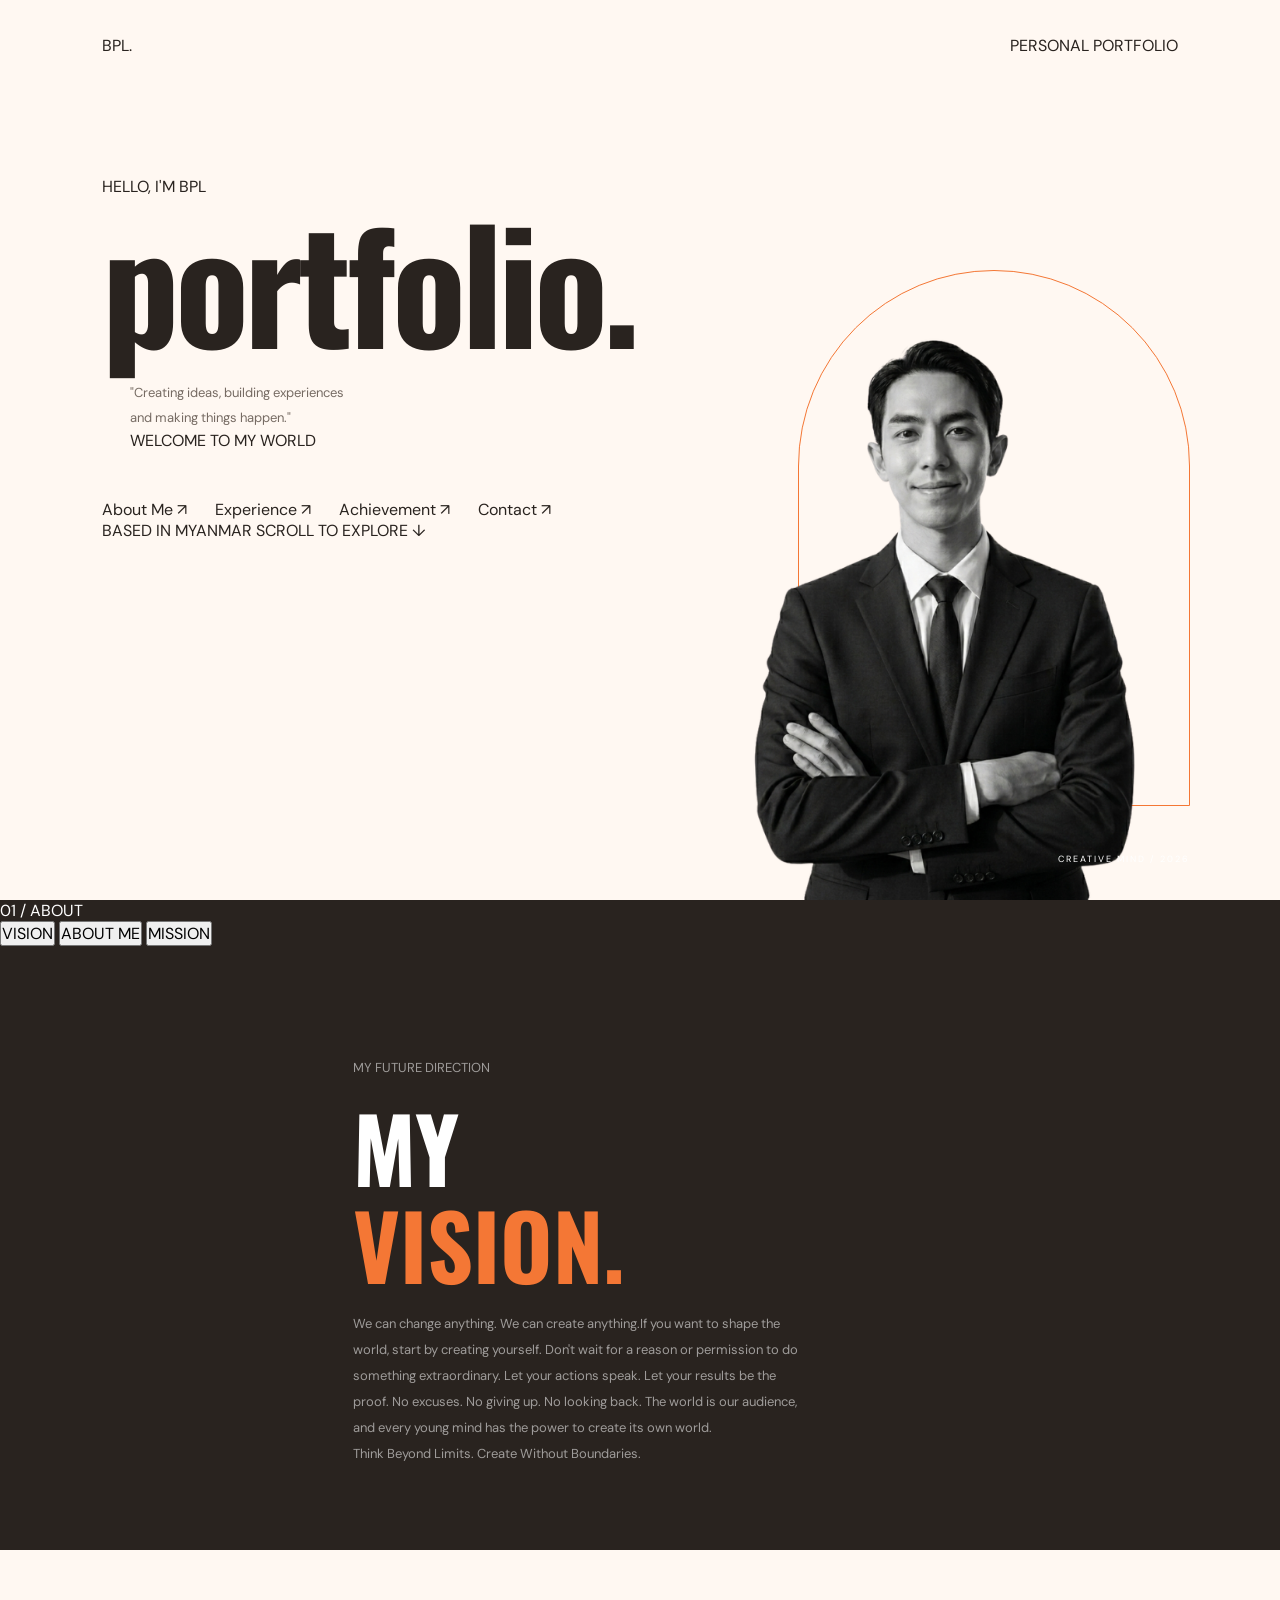
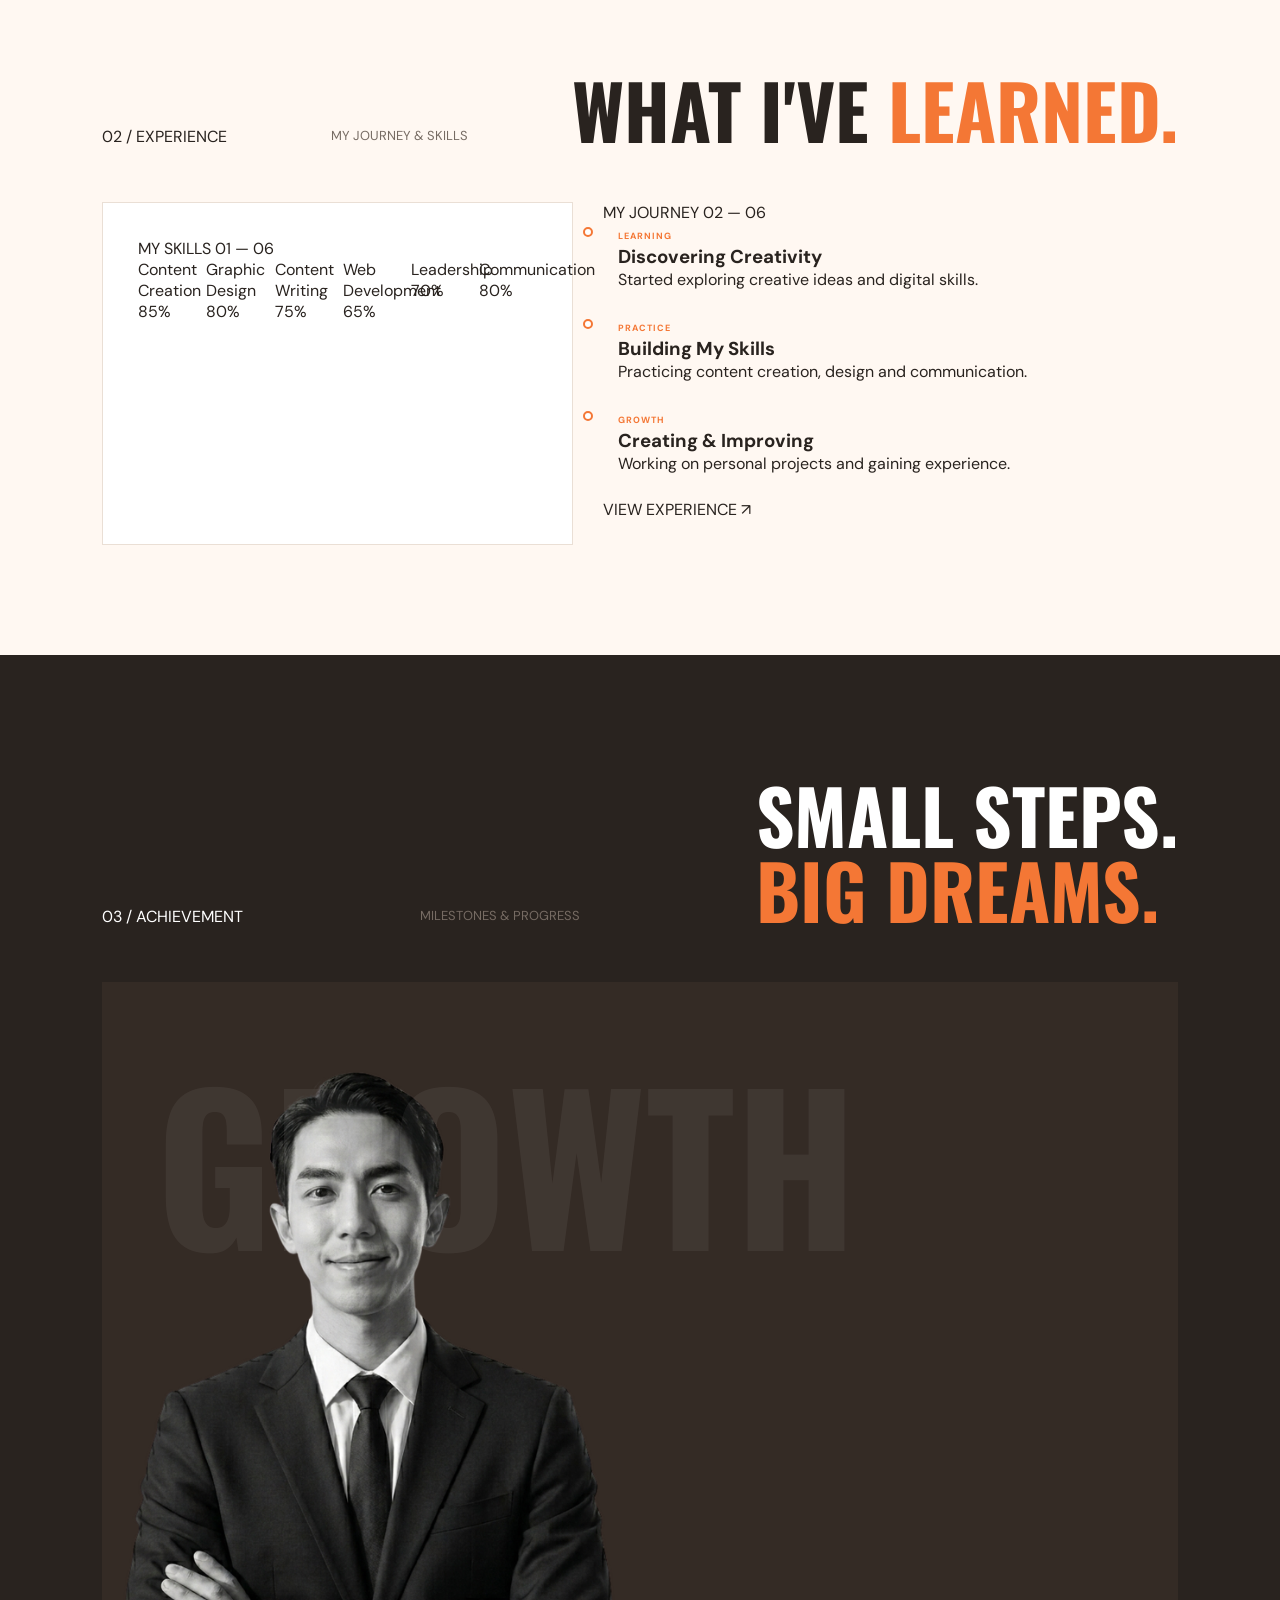
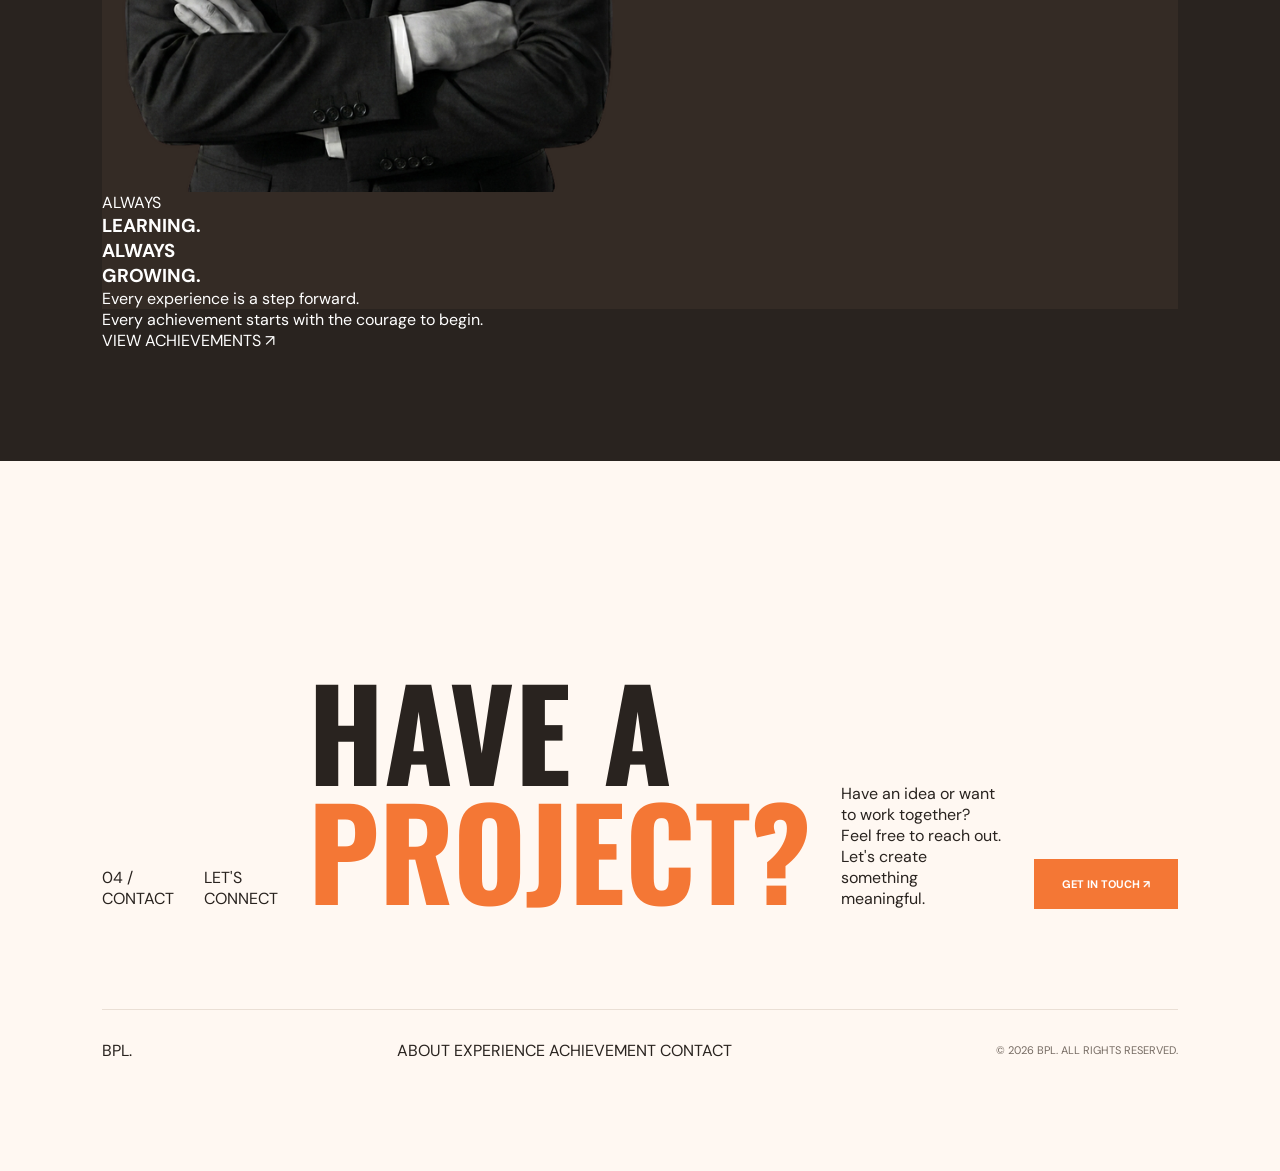
==== commit 6281d1b2: "Update index.html" ====
--- a/index.html
+++ b/index.html
@@ -1,399 +1,375 @@
+
 <!DOCTYPE html>
 <html lang="en">
 <head>
     <meta charset="UTF-8">
     <meta name="viewport" content="width=device-width, initial-scale=1.0">
-    <meta name="description" content="Creative Portfolio of Bhone Pyae Lyan">
-    <title>Bhone Pyae Lyan | Portfolio</title>
-
-    <link rel="stylesheet" href="css/style.css">
+
+    <title>BPL | Portfolio</title>
 
     <link rel="preconnect" href="https://fonts.googleapis.com">
     <link rel="preconnect" href="https://fonts.gstatic.com" crossorigin>
     <link href="https://fonts.googleapis.com/css2?family=DM+Sans:wght@400;500;600;700;800&family=Oswald:wght@400;500;600;700&display=swap" rel="stylesheet">
+
+    <link rel="stylesheet" href="css/style.css">
 </head>
-
 <body>
 
+    <!-- LOADER -->
     <div class="loader" id="loader">
-        <span>PORTFOLIO</span>
-        <div class="loader-line"></div>
+        <span>BPL.</span>
     </div>
 
     <!-- HERO -->
     <header class="hero" id="home">
 
         <div class="hero-top">
-            <a href="#home" class="mini-logo">
-                <span class="mini-logo-dot"></span>
-                BPL<span>.</span>
+            <a href="#home" class="brand">BPL<span>.</span></a>
+            <span class="hero-top-text">PERSONAL PORTFOLIO</span>
+        </div>
+
+        <div class="hero-content">
+
+            <p class="hero-kicker">HELLO, I'M BPL</p>
+
+            <h1 class="hero-logo">portfolio<span>.</span></h1>
+
+            <div class="hero-caption">
+                <p class="hero-quote">
+                    "Creating ideas, building experiences<br>
+                    and making things happen."
+                </p>
+                <span>WELCOME TO MY WORLD</span>
+            </div>
+
+            <nav class="hero-nav">
+                <a href="Pages/about.html">About Me <span>↗</span></a>
+                <a href="Pages/experience.html">Experience <span>↗</span></a>
+                <a href="Pages/achievement.html">Achievement <span>↗</span></a>
+                <a href="Pages/contact.html">Contact <span>↗</span></a>
+            </nav>
+
+        </div>
+
+        <div class="hero-portrait">
+            <div class="portrait-outline"></div>
+            <img src="image/Profile.png" alt="BPL Profile" class="hero-profile">
+            <div class="portrait-label">CREATIVE MIND / 2026</div>
+        </div>
+
+        <div class="hero-bottom">
+            <span>BASED IN MYANMAR</span>
+            <span>SCROLL TO EXPLORE ↓</span>
+        </div>
+
+    </header>
+
+    <!-- ABOUT -->
+    <section class="section about-section" id="about">
+
+        <div class="section-side">
+
+            <span class="section-number">01 / ABOUT</span>
+
+            <div class="about-tabs">
+
+                <button class="about-tab active" data-tab="vision">
+                    VISION
+                </button>
+
+                <button class="about-tab" data-tab="about-me">
+                    ABOUT ME
+                </button>
+
+                <button class="about-tab" data-tab="mission">
+                    MISSION
+                </button>
+
+            </div>
+
+        </div>
+
+        <div class="about-content">
+
+            <!-- VISION -->
+            <div class="about-panel active" id="vision">
+
+                <p class="eyebrow">MY FUTURE DIRECTION</p>
+
+                <h2 class="section-title">
+                    MY<br>
+                    <span>VISION.</span>
+                </h2>
+
+                <p class="about-description">
+                    We can change anything. We can create anything.If you want to shape the world, start by creating yourself. Don't wait for a reason or permission to do something extraordinary. Let your actions speak. Let your results be the proof.
+                    No excuses. No giving up. No looking back. The world is our audience, and every young mind has the power to create its own world.
+                </p>
+
+                <p class="about-description">
+                    Think Beyond Limits. Create Without Boundaries.
+                </p>
+
+            </div>
+
+            <!-- ABOUT ME -->
+            <div class="about-panel" id="about-me">
+
+                <p class="eyebrow">A LITTLE INTRODUCTION</p>
+
+                <h2 class="section-title">
+                    WHO<br>
+                    <span>AM I?</span>
+                </h2>
+
+                <p class="about-description">
+                   I am a creative thinker who believes that every idea has value and every perspective deserves attention. I don't believe in simply highlighting myself. I believe in letting my work speak for who I am.
+                   I am a Content Creator, Graphic Designer, and Web Developer, passionate about turning ideas into meaningful creations.
+                </p>
+
+                <p class="about-description">
+                    MI always strive to deliver my best in everything I do. I believe that the effort I put into my work today will create the opportunities and results I deserve tomorrow.
+                    For me, creativity is not just about making things look good. It's about thinking differently, solving problems, and bringing ideas to life.
+                </p>
+
+                <a href="Pages/about.html" class="text-link">
+                    MORE ABOUT ME <span>↗</span>
+                </a>
+
+            </div>
+
+            <!-- MISSION -->
+            <div class="about-panel" id="mission">
+
+                <p class="eyebrow">WHAT DRIVES ME</p>
+
+                <h2 class="section-title">
+                    MY<br>
+                    <span>MISSION.</span>
+                </h2>
+
+                <p class="about-description">
+                    My mission is to prove that nothing is impossible when creativity meets determination.
+                    I believe that no obstacle is greater than the willingness to learn, adapt, and keep moving forward.
+                    I am constantly learning, improving my skills, and exploring new possibilities. What I learn today, I aim to share tomorrow.
+                    I don't just want to follow the world. I want to create something meaningful that can make a difference.
+                </p>
+
+                <p class="about-description">
+                   Keep Learning. Keep Creating. Keep Moving Forward.
+                </p>
+
+            </div>
+
+        </div>
+
+    </section>
+
+    <!-- EXPERIENCE -->
+    <section class="section experience-section" id="experience">
+
+        <div class="section-heading">
+            <span class="section-number">02 / EXPERIENCE</span>
+            <p class="eyebrow">MY JOURNEY & SKILLS</p>
+            <h2 class="section-title">WHAT I'VE <span>LEARNED.</span></h2>
+        </div>
+
+        <div class="experience-layout">
+
+            <div class="experience-chart-card">
+
+                <div class="card-heading">
+                    <span>MY SKILLS</span>
+                    <span>01 — 06</span>
+                </div>
+
+                <div class="chart-bars">
+
+                    <div class="chart-item">
+                        <div class="chart-info">
+                            <span>Content Creation</span>
+                            <span>85%</span>
+                        </div>
+                        <div class="chart-track">
+                            <div class="chart-fill" style="--level:85%"></div>
+                        </div>
+                    </div>
+
+                    <div class="chart-item">
+                        <div class="chart-info">
+                            <span>Graphic Design</span>
+                            <span>80%</span>
+                        </div>
+                        <div class="chart-track">
+                            <div class="chart-fill" style="--level:80%"></div>
+                        </div>
+                    </div>
+
+                    <div class="chart-item">
+                        <div class="chart-info">
+                            <span>Content Writing</span>
+                            <span>75%</span>
+                        </div>
+                        <div class="chart-track">
+                            <div class="chart-fill" style="--level:75%"></div>
+                        </div>
+                    </div>
+
+                    <div class="chart-item">
+                        <div class="chart-info">
+                            <span>Web Development</span>
+                            <span>65%</span>
+                        </div>
+                        <div class="chart-track">
+                            <div class="chart-fill" style="--level:65%"></div>
+                        </div>
+                    </div>
+
+                    <div class="chart-item">
+                        <div class="chart-info">
+                            <span>Leadership</span>
+                            <span>70%</span>
+                        </div>
+                        <div class="chart-track">
+                            <div class="chart-fill" style="--level:70%"></div>
+                        </div>
+                    </div>
+
+                    <div class="chart-item">
+                        <div class="chart-info">
+                            <span>Communication</span>
+                            <span>80%</span>
+                        </div>
+                        <div class="chart-track">
+                            <div class="chart-fill" style="--level:80%"></div>
+                        </div>
+                    </div>
+
+                </div>
+
+            </div>
+
+            <div class="experience-timeline">
+
+                <div class="card-heading">
+                    <span>MY JOURNEY</span>
+                    <span>02 — 06</span>
+                </div>
+
+                <div class="timeline-item">
+                    <span class="timeline-dot"></span>
+                    <div>
+                        <span class="timeline-date">LEARNING</span>
+                        <h3>Discovering Creativity</h3>
+                        <p>Started exploring creative ideas and digital skills.</p>
+                    </div>
+                </div>
+
+                <div class="timeline-item">
+                    <span class="timeline-dot"></span>
+                    <div>
+                        <span class="timeline-date">PRACTICE</span>
+                        <h3>Building My Skills</h3>
+                        <p>Practicing content creation, design and communication.</p>
+                    </div>
+                </div>
+
+                <div class="timeline-item">
+                    <span class="timeline-dot"></span>
+                    <div>
+                        <span class="timeline-date">GROWTH</span>
+                        <h3>Creating & Improving</h3>
+                        <p>Working on personal projects and gaining experience.</p>
+                    </div>
+                </div>
+
+                <a href="Pages/experience.html" class="text-link">
+                    VIEW EXPERIENCE <span>↗</span>
+                </a>
+
+            </div>
+
+        </div>
+
+    </section>
+
+    <!-- ACHIEVEMENT -->
+    <section class="section achievement-section" id="achievement">
+
+        <div class="section-heading">
+            <span class="section-number">03 / ACHIEVEMENT</span>
+            <p class="eyebrow">MILESTONES & PROGRESS</p>
+            <h2 class="section-title">SMALL STEPS.<br><span>BIG DREAMS.</span></h2>
+        </div>
+
+        <div class="achievement-stage">
+
+            <div class="achievement-bg-text">GROWTH</div>
+
+            <div class="achievement-image">
+                <img src="image/Profile.png" alt="BPL">
+            </div>
+
+            <div class="achievement-orange">
+                <span>ALWAYS</span>
+                <h3>LEARNING.<br>ALWAYS<br>GROWING.</h3>
+                <p>Every experience is a step forward.</p>
+            </div>
+
+        </div>
+
+        <div class="achievement-footer">
+            <p>Every achievement starts with the courage to begin.</p>
+
+            <a href="Pages/achievement.html" class="text-link">
+                VIEW ACHIEVEMENTS <span>↗</span>
             </a>
-
-            <div class="hero-status">
-                <span class="status-dot"></span>
-                Available for opportunities
-            </div>
-        </div>
-
-        <div class="hero-outline outline-one"></div>
-        <div class="hero-outline outline-two"></div>
-
-        <div class="hero-content">
-
-            <div class="hero-intro">
-                <span class="hero-small-text">CREATIVE / DEVELOPER / DESIGNER</span>
-            </div>
-
-            <h1 class="hero-logo">
-                port<span class="logo-f">f</span>olio<span class="logo-period">.</span>
-            </h1>
-
-            <div class="hero-caption">
-                <div class="quote-symbol">“</div>
-
-                <p>
-                    Unless you change, nothing will ever change.
-                    Embrace imperfection, choose simplicity,
-                    and discover the true essence of life.
-                </p>
-
-                <div class="quote-divider"></div>
-
-                <div class="quote-author">
-                    <span>Bhone Pyae Lyan</span>
-                    <small>Jin Kairo</small>
-                </div>
-            </div>
-
-            <nav class="hero-nav">
-                <a href="Pages/about.html" class="nav-link"><span class="nav-icon">01</span>About Me</a>
-                <a href="Pages/experience.html" class="nav-link"><span class="nav-icon">02</span>Experience</a>
-                <a href="Pages/achievement.html" class="nav-link"><span class="nav-icon">03</span>Achievement</a>
-                <a href="Pages/contact.html" class="nav-link"><span class="nav-icon">04</span>Contact</a>
-            </nav>
-
-        </div>
-
-        <div class="hero-portrait">
-            <div class="portrait-orange"></div>
-            <div class="portrait-outline"></div>
-
-            <img src="image/Profile.png" alt="Bhone Pyae Lyan" class="hero-profile">
-
-            <div class="portrait-label">
-                <span>CREATIVE MIND</span>
-                <span>EST. 2022</span>
-            </div>
-        </div>
-
-        <div class="hero-decoration">
-            <span class="deco-dot"></span>
-            <span class="deco-dot"></span>
-            <span class="deco-dot"></span>
-        </div>
-
-        <div class="hero-bottom-note">
-            <span>SCROLL TO EXPLORE</span>
-            <span class="scroll-arrow">↓</span>
-        </div>
-
-    </header>
-
-    <!-- ABOUT -->
-    <section class="about-section section" id="about">
-
-        <div class="about-sidebar">
-            <div class="sidebar-heading"><span>01 / PERSONAL</span></div>
-            <div class="sidebar-circle"></div>
-
-            <button class="sidebar-item active" data-content="vision">
-                <span>01</span> Vision
-            </button>
-
-            <button class="sidebar-item" data-content="about-me">
-                <span>02</span> About Me
-            </button>
-
-            <button class="sidebar-item" data-content="mission">
-                <span>03</span> Mission
-            </button>
-
-            <div class="sidebar-bottom">
-                PERSONAL<br>PHILOSOPHY
-            </div>
-        </div>
-
-        <div class="about-content">
-
-            <div class="about-top-label">
-                <span>ABOUT / WHO I AM</span>
-                <span class="about-number">01</span>
-            </div>
-
-            <div class="about-panel active" id="vision">
-                <span class="panel-label">MY VISION</span>
-                <h2>Create.<br><span>Inspire.</span><br>Evolve.</h2>
-                <p>
-                    To build meaningful experiences, inspire people
-                    through creativity and technology, and continuously
-                    grow into a better version of myself.
-                </p>
-                <a href="Pages/about.html" class="about-cta">Explore My Journey <span>↗</span></a>
-            </div>
-
-            <div class="about-panel" id="about-me">
-                <span class="panel-label">A LITTLE ABOUT ME</span>
-                <h2>Ideas into<br><span>Reality.</span></h2>
-                <p>
-                    I am a creative thinker, content creator,
-                    designer and web developer who loves transforming
-                    ideas into digital experiences.
-                </p>
-                <a href="#experience" class="about-cta">Explore My Journey <span>↗</span></a>
-            </div>
-
-            <div class="about-panel" id="mission">
-                <span class="panel-label">MY MISSION</span>
-                <h2>Learn.<br><span>Build.</span><br>Impact.</h2>
-                <p>
-                    To create, innovate and share knowledge
-                    while helping people and communities grow
-                    through digital creativity.
-                </p>
-                <a href="#contact" class="about-cta">Let's Connect <span>↗</span></a>
-            </div>
-
-            <div class="about-deco">
-                <span class="deco-star">✳</span>
-                <span class="deco-small-circle"></span>
-            </div>
-
-        </div>
+        </div>
+
     </section>
 
-    <!-- EXPERIENCE -->
-    <section class="experience-section section" id="experience">
-
-        <div class="section-heading">
-            <div>
-                <span class="section-eyebrow">02 / MY JOURNEY</span>
-                <h2>Experience<span>.</span></h2>
-            </div>
-            <p>Different roles.<br>One creative journey.</p>
-        </div>
-
-        <div class="experience-layout">
-
-            <!-- CHART -->
-            <div class="experience-chart-card">
-
-                <div class="chart-heading">
-                    <span>SKILLS & EXPERIENCE</span>
-                    <span>2022 — 2026</span>
-                </div>
-
-                <div class="chart">
-
-                    <div class="chart-grid">
-                        <div class="grid-line"><span>4</span></div>
-                        <div class="grid-line"><span>3</span></div>
-                        <div class="grid-line"><span>2</span></div>
-                        <div class="grid-line"><span>1</span></div>
-                        <div class="grid-line"><span>0</span></div>
-                    </div>
-
-                    <div class="chart-bars">
-
-                        <div class="bar-item">
-                            <div class="bar cc" data-height="100"></div>
-                            <span>CC</span>
-                        </div>
-
-                        <div class="bar-item">
-                            <div class="bar cw" data-height="75"></div>
-                            <span>CW</span>
-                        </div>
-
-                        <div class="bar-item">
-                            <div class="bar gd" data-height="75"></div>
-                            <span>GD</span>
-                        </div>
-
-                        <div class="bar-item">
-                            <div class="bar pm" data-height="25"></div>
-                            <span>PMG</span>
-                        </div>
-
-                        <div class="bar-item">
-                            <div class="bar dev" data-height="25"></div>
-                            <span>DEV</span>
-                        </div>
-
-                        <div class="bar-item">
-                            <div class="bar teaching" data-height="50"></div>
-                            <span>TEACH</span>
-                        </div>
-
-                    </div>
-                </div>
-
-                <div class="chart-footer">
-                    <span>Creative Skills</span>
-                    <span class="chart-footer-dot">●</span>
-                </div>
-
-            </div>
-
-            <!-- TIMELINE -->
-            <div class="experience-card">
-
-                <div class="experience-card-header">
-                    <span class="section-eyebrow">CAREER TIMELINE</span>
-                    <h3>Where I've<br>Been.</h3>
-                </div>
-
-                <div class="timeline">
-
-                    <div class="timeline-item">
-                        <span class="timeline-dot"></span>
-                        <div class="timeline-content">
-                            <span class="timeline-date">2022 — 2025</span>
-                            <h4>Infinity Creation</h4>
-                            <p>Content Creator</p>
-                        </div>
-                    </div>
-
-                    <div class="timeline-item">
-                        <span class="timeline-dot"></span>
-                        <div class="timeline-content">
-                            <span class="timeline-date">2023 — 2024</span>
-                            <h4>The Hive</h4>
-                            <p>Content Writer</p>
-                        </div>
-                    </div>
-
-                    <div class="timeline-item">
-                        <span class="timeline-dot"></span>
-                        <div class="timeline-content">
-                            <span class="timeline-date">2024 — 2026</span>
-                            <h4>Lancien Myanmar</h4>
-                            <p>Graphic Designer</p>
-                        </div>
-                    </div>
-
-                    <div class="timeline-item">
-                        <span class="timeline-dot"></span>
-                        <div class="timeline-content">
-                            <span class="timeline-date">2025 — May 2026</span>
-                            <h4>Youth Talk Forum</h4>
-                            <p>Program Manager</p>
-                        </div>
-                    </div>
-
-                    <div class="timeline-item">
-                        <span class="timeline-dot"></span>
-                        <div class="timeline-content">
-                            <span class="timeline-date">WEB DEVELOPMENT</span>
-                            <h4>Readora Website</h4>
-                            <p>Web Developer</p>
-                        </div>
-                    </div>
-
-                    <div class="timeline-item">
-                        <span class="timeline-dot"></span>
-                        <div class="timeline-content">
-                            <span class="timeline-date">ORGANIZATION</span>
-                            <h4>Unlock Your Future Org</h4>
-                            <p>Web Developer & Executive Director</p>
-                        </div>
-                    </div>
-
-                    <div class="timeline-item">
-                        <span class="timeline-dot"></span>
-                        <div class="timeline-content">
-                            <span class="timeline-date">2024 — 2025</span>
-                            <h4>RunFree Education</h4>
-                            <p>Content Writing Teacher</p>
-                        </div>
-                    </div>
-
-                </div>
-
-                <a href="#contact" class="experience-more">
-                    LET'S WORK TOGETHER <span>↗</span>
-                </a>
-
-            </div>
-
-        </div>
+    <!-- CONTACT -->
+    <section class="section contact-section" id="contact">
+
+        <div class="contact-main">
+
+            <span class="section-number">04 / CONTACT</span>
+            <p class="eyebrow">LET'S CONNECT</p>
+
+            <h2>HAVE A<br><span>PROJECT?</span></h2>
+
+            <p class="contact-description">
+                Have an idea or want to work together?
+                Feel free to reach out. Let's create something meaningful.
+            </p>
+
+            <a href="Pages/contact.html" class="contact-button">
+                GET IN TOUCH <span>↗</span>
+            </a>
+
+        </div>
+
+        <footer class="contact-footer">
+
+            <a href="#home" class="footer-brand">BPL<span>.</span></a>
+
+            <div class="footer-links">
+                <a href="Pages/about.html">ABOUT</a>
+                <a href="Pages/experience.html">EXPERIENCE</a>
+                <a href="Pages/achievement.html">ACHIEVEMENT</a>
+                <a href="Pages/contact.html">CONTACT</a>
+            </div>
+
+            <p>© <span id="currentYear">2026</span> BPL. ALL RIGHTS RESERVED.</p>
+
+        </footer>
+
     </section>
 
-    <!-- ACHIEVEMENT -->
-    <section class="achievement-section section" id="achievement">
-
-        <div class="achievement-heading">
-            <span class="section-eyebrow">03 / HIGHLIGHTS</span>
-            <h2>Achievement<span>.</span></h2>
-        </div>
-
-        <div class="achievement-stage">
-            <div class="achievement-bg-text">CREATIVE</div>
-            <div class="achievement-orange-block"></div>
-
-            <img src="image/Profile.png" alt="Bhone Pyae Lyan" class="achievement-profile">
-
-            <div class="achievement-side-label">
-                <span>BUILDING</span>
-                <span>THE FUTURE</span>
-            </div>
-
-            <div class="achievement-bottom-text">
-                <span>CREATIVITY</span>
-                <span>PASSION</span>
-                <span>GROWTH</span>
-            </div>
-        </div>
-
-        <div class="achievement-note">
-            <p>
-                Every experience is a step forward.
-                Every achievement is a beginning.
-            </p>
-            <span>— BPL</span>
-        </div>
-
-    </section>
-
-    <!-- CONTACT -->
-    <section class="contact-section section" id="contact">
-
-        <div class="contact-top">
-            <span class="section-eyebrow">04 / GET IN TOUCH</span>
-            <span class="contact-index">LET'S CONNECT</span>
-        </div>
-
-        <div class="contact-main">
-            <h2>LET'S MAKE<br><span>IT HAPPEN.</span></h2>
-            <a href="mailto:your-email@example.com" class="contact-button">
-                CONTACT ME <span>↗</span>
-            </a>
-        </div>
-
-        <div class="contact-footer">
-            <div class="contact-brand">BPL<span>.</span></div>
-
-            <div class="contact-links">
-                <a href="mailto:your-email@example.com">Email</a>
-                <a href="https://facebook.com/" target="_blank" rel="noopener">Facebook</a>
-                <a href="https://linkedin.com/" target="_blank" rel="noopener">LinkedIn</a>
-            </div>
-
-            <p>© 2026 BHONE PYAE LYAN</p>
-        </div>
-
-    </section>
-
-    <a href="#home" class="back-to-top" id="backToTop">↑</a>
+    <!-- BACK TO TOP -->
+    <button class="back-to-top" id="backToTop" aria-label="Back to top">
+        ↑
+    </button>
 
     <script src="JS/script.js"></script>
 
--- a/css/style.css
+++ b/css/style.css
@@ -1,17 +1,20 @@
 
 /* =========================================
-   BPL PORTFOLIO - CREATIVE DESIGN
+   BPL PORTFOLIO
+   STYLE SHEET
 ========================================= */
 
 :root {
-    --orange: #ff7926;
-    --orange-dark: #e96514;
-    --black: #1e201c;
+    --orange: #f47735;
+    --orange-dark: #df5c20;
+    --cream: #fff8f2;
+    --dark: #29231f;
+    --text: #766b63;
+    --muted: #a49a91;
+    --border: #eadfd5;
     --white: #ffffff;
-    --gray: #eeeeee;
-    --muted: #8a8a8a;
-    --font: 'DM Sans', sans-serif;
-    --heading: 'Oswald', sans-serif;
+    --heading: "Oswald", sans-serif;
+    --body: "DM Sans", sans-serif;
 }
 
 * {
@@ -22,51 +25,55 @@
 
 html {
     scroll-behavior: smooth;
-    scroll-padding-top: 30px;
+    scroll-padding-top: 80px;
 }
 
 body {
-    font-family: var(--font);
-    color: var(--black);
-    background: var(--white);
+    font-family: var(--body);
+    color: var(--dark);
+    background: var(--cream);
     overflow-x: hidden;
 }
 
+button,
 a {
+    font: inherit;
+    -webkit-tap-highlight-color: transparent;
+}
+
+a {
+    color: inherit;
     text-decoration: none;
-    color: inherit;
 }
 
 button {
-    font-family: inherit;
+    cursor: pointer;
 }
 
 img {
+    display: block;
     max-width: 100%;
 }
 
-::selection {
-    background: var(--orange);
-    color: white;
-}
-
-
-/* =========================================
-   LOADER
-========================================= */
+.section {
+    position: relative;
+    padding: 110px 8%;
+}
+
+/* LOADER */
 
 .loader {
     position: fixed;
     inset: 0;
     z-index: 9999;
-    background: var(--black);
+    display: flex;
+    flex-direction: column;
+    align-items: center;
+    justify-content: center;
+    gap: 18px;
+    background: var(--dark);
     color: white;
-    display: flex;
-    flex-direction: column;
-    justify-content: center;
-    align-items: center;
-    gap: 15px;
-    transition: opacity 0.5s, visibility 0.5s;
+    transition: opacity .5s ease, visibility .5s ease;
 }
 
 .loader span {
@@ -76,7 +83,7 @@
 }
 
 .loader-line {
-    width: 120px;
+    width: 90px;
     height: 3px;
     background: var(--orange);
     animation: loaderMove 1s infinite alternate;
@@ -88,966 +95,791 @@
 }
 
 @keyframes loaderMove {
-    from {
-        width: 30px;
-    }
-
-    to {
-        width: 120px;
-    }
-}
-
-
-/* =========================================
-   HERO
-========================================= */
+    from { width: 20px; }
+    to { width: 110px; }
+}
+
+/* HERO */
 
 .hero {
     position: relative;
-    min-height: 700px;
-    height: 100vh;
-    max-height: 900px;
+    min-height: 100vh;
+    padding: 35px 8% 80px;
     overflow: hidden;
-    background: white;
+    background: var(--cream);
 }
 
 .hero-top {
-    position: absolute;
-    top: 25px;
-    left: 5%;
-    right: 5%;
-    display: flex;
+    position: relative;
+    z-index: 5;
+    display: flex;
+    align-items: center;
     justify-content: space-between;
-    align-items: center;
-    z-index: 5;
 }
 
 .mini-logo {
-    font-family: var(--heading);
-    font-size: 30px;
-    font-weight: 700;
-}
-
-.mini-logo span:last-child {
-    color: var(--orange);
-}
-
-.mini-logo-dot {
-    display: inline-block;
-    width: 10px;
-    height: 10px;
-    background: var(--orange);
-    border-radius: 50%;
-    margin-right: 8px;
-}
-
-.hero-status {
-    font-size: 11px;
-    color: #666;
     display: flex;
     align-items: center;
     gap: 8px;
-    background: #f5f5f5;
-    padding: 10px 15px;
-    border-radius: 30px;
-}
-
+    font-family: var(--heading);
+    font-size: 27px;
+    font-weight: 700;
+}
+
+.mini-logo > span:last-child {
+    color: var(--orange);
+}
+
+.mini-logo-dot,
 .status-dot {
-    width: 8px;
-    height: 8px;
-    background: #36bd78;
+    width: 9px;
+    height: 9px;
     border-radius: 50%;
-    box-shadow: 0 0 10px #36bd7860;
-}
-
-
-/* HERO TEXT */
+    background: var(--orange);
+}
+
+.hero-status {
+    display: flex;
+    align-items: center;
+    gap: 10px;
+    color: var(--text);
+    font-size: 12px;
+}
+
+.hero-status .status-dot {
+    background: #6c9b64;
+    box-shadow: 0 0 0 5px rgba(108,155,100,.12);
+}
+
+.hero-outline {
+    position: absolute;
+    border: 1px solid rgba(244,119,53,.13);
+    border-radius: 50%;
+    pointer-events: none;
+}
+
+.outline-one {
+    width: 570px;
+    height: 570px;
+    right: -80px;
+    top: 120px;
+}
+
+.outline-two {
+    width: 430px;
+    height: 430px;
+    right: -10px;
+    top: 190px;
+}
 
 .hero-content {
     position: relative;
     z-index: 3;
-    width: 62%;
-    padding: 130px 0 0 7%;
-}
-
-.hero-intro {
-    margin-bottom: 15px;
-}
-
-.hero-small-text {
+    width: 60%;
+    padding-top: 120px;
+}
+
+.hero-small-text,
+.section-eyebrow,
+.panel-label {
+    color: var(--orange);
     font-size: 11px;
+    font-weight: 700;
     letter-spacing: 3px;
-    color: var(--orange-dark);
+}
+
+.hero-logo {
+    margin: 10px 0 28px;
+    font-family: var(--heading);
+    font-size: clamp(75px, 12vw, 170px);
+    line-height: .95;
     font-weight: 700;
-}
-
-.hero-logo {
-    font-size: clamp(70px, 11vw, 145px);
-    line-height: 0.95;
-    font-weight: 800;
-    letter-spacing: -10px;
-    color: var(--black);
-    white-space: nowrap;
+    letter-spacing: -5px;
+}
+
+.logo-f {
+    color: var(--orange);
+}
+
+.logo-period {
+    color: var(--orange);
+}
+
+.hero-caption {
     position: relative;
-}
-
-.logo-f {
-    display: inline-block;
-    color: var(--orange);
-    font-style: italic;
-    transform: rotate(-12deg);
-    margin: 0 -3px;
-}
-
-.logo-period {
-    color: var(--orange);
-}
-
-
-/* QUOTE */
-
-.hero-caption {
-    max-width: 450px;
-    margin-top: 55px;
-    text-align: center;
-    position: relative;
+    max-width: 440px;
+    padding-left: 28px;
 }
 
 .quote-symbol {
-    font-size: 55px;
+    position: absolute;
+    left: 0;
+    top: -15px;
+    color: var(--orange);
     font-family: Georgia, serif;
-    line-height: 0.7;
-    color: var(--orange);
+    font-size: 35px;
 }
 
 .hero-caption p {
-    font-size: 14px;
+    color: var(--text);
+    font-size: 13px;
     line-height: 1.9;
-    color: #444;
 }
 
 .quote-divider {
-    width: 80%;
+    width: 35px;
     height: 2px;
+    margin: 17px 0 12px;
     background: var(--orange);
-    margin: 15px auto;
 }
 
 .quote-author {
     display: flex;
     flex-direction: column;
-    gap: 3px;
-    font-size: 13px;
-    font-weight: 600;
+    font-size: 12px;
+    font-weight: 700;
 }
 
 .quote-author small {
-    font-size: 11px;
+    margin-top: 3px;
+    color: var(--muted);
+    font-size: 10px;
     font-weight: 400;
 }
 
-
-/* NAV */
-
 .hero-nav {
     display: flex;
+    flex-wrap: wrap;
+    gap: 12px 28px;
+    margin-top: 48px;
+}
+
+.nav-link {
+    display: flex;
     align-items: center;
-    gap: 5px;
-    background: rgba(240, 240, 240, 0.85);
-    backdrop-filter: blur(15px);
-    border: 1px solid rgba(255,255,255,0.8);
-    border-radius: 50px;
-    padding: 8px;
-    width: fit-content;
-    margin-top: 40px;
-    position: relative;
-    z-index: 10;
-}
-
-.nav-link {
-    display: flex;
-    align-items: center;
-    gap: 10px;
-    padding: 13px 18px;
-    border-radius: 40px;
-    font-size: 11px;
-    transition: 0.3s ease;
+    gap: 8px;
+    font-size: 12px;
+    font-weight: 700;
+    transition: color .25s ease;
+}
+
+.nav-link:hover {
+    color: var(--orange);
 }
 
 .nav-icon {
+    color: var(--orange);
     font-size: 10px;
-    font-weight: 800;
-    color: var(--orange);
+}
+
+.hero-portrait {
+    position: absolute;
+    right: 9%;
+    bottom: 0;
+    width: 34%;
+    height: 70%;
+}
+
+.portrait-orange {
+    position: absolute;
+    right: 0;
+    bottom: 0;
+    width: 90%;
+    height: 75%;
+    background: var(--orange);
+    border-radius: 220px 220px 0 0;
+}
+
+.portrait-outline {
+    position: absolute;
+    top: 0;
+    right: -25px;
+    width: 90%;
+    height: 85%;
     border: 1px solid var(--orange);
-    width: 26px;
-    height: 26px;
-    border-radius: 50%;
-    display: flex;
-    justify-content: center;
-    align-items: center;
-}
-
-.nav-link:hover {
-    background: var(--orange);
-    color: white;
-    transform: translateY(-3px);
-}
-
-.nav-link:hover .nav-icon {
-    color: white;
-    border-color: white;
-}
-
-
-/* HERO PORTRAIT */
-
-.hero-portrait {
-    position: absolute;
-    width: 46%;
-    height: 90%;
+    border-radius: 220px 220px 0 0;
+}
+
+.hero-profile {
+    position: absolute;
+    z-index: 2;
+    right: 0;
     bottom: 0;
-    right: 0;
-    display: flex;
-    justify-content: center;
-    align-items: flex-end;
-}
-
-.portrait-orange {
-    position: absolute;
-    width: 95%;
-    aspect-ratio: 1/1;
-    background: var(--orange);
-    border-radius: 50%;
-    right: -15%;
-    bottom: -10%;
-}
-
-.portrait-outline {
-    position: absolute;
-    width: 90%;
-    aspect-ratio: 1/1;
-    border: 1px solid #ff792670;
-    border-radius: 50%;
-    right: -5%;
-    bottom: 0;
-}
-
-.hero-profile {
-    position: relative;
-    z-index: 2;
     width: 100%;
     height: 100%;
     object-fit: contain;
     object-position: bottom;
-    filter: grayscale(100%);
-    transition: transform 0.5s;
-}
-
-.hero-profile:hover {
-    transform: scale(1.03);
+    transition: transform .2s ease;
 }
 
 .portrait-label {
     position: absolute;
     z-index: 3;
-    bottom: 25px;
-    left: 10%;
-    right: 5%;
-    display: flex;
-    justify-content: space-between;
+    right: -25px;
+    bottom: 35px;
+    display: flex;
+    flex-direction: column;
+    gap: 5px;
+    color: white;
     font-size: 9px;
     letter-spacing: 2px;
+}
+
+.hero-decoration {
+    position: absolute;
+    right: 6%;
+    top: 22%;
+    display: flex;
+    gap: 8px;
+}
+
+.deco-dot {
+    width: 5px;
+    height: 5px;
+    border-radius: 50%;
+    background: var(--orange);
+}
+
+.hero-bottom-note {
+    position: absolute;
+    left: 8%;
+    bottom: 25px;
+    display: flex;
+    align-items: center;
+    gap: 15px;
+    color: var(--muted);
+    font-size: 9px;
+    letter-spacing: 2px;
+}
+
+.scroll-arrow {
+    color: var(--orange);
+    font-size: 20px;
+}
+
+/* ABOUT */
+
+.about-section {
+    display: grid;
+    grid-template-columns: 250px 1fr;
+    min-height: 650px;
+    padding: 0;
+    background: var(--dark);
     color: white;
 }
 
-
-/* DECORATIONS */
-
-.hero-decoration {
-    position: absolute;
-    top: 80px;
-    right: 5%;
-    display: flex;
+.about-sidebar {
+    position: relative;
+    display: flex;
+    flex-direction: column;
+    padding: 80px 40px;
+    border-right: 1px solid rgba(255,255,255,.1);
+}
+
+.sidebar-heading {
+    margin-bottom: 65px;
+    color: var(--orange);
+    font-size: 10px;
+    letter-spacing: 2px;
+}
+
+.sidebar-circle {
+    position: absolute;
+    top: 125px;
+    left: 40px;
+    width: 65px;
+    height: 65px;
+    border: 1px solid rgba(244,119,53,.5);
+    border-radius: 50%;
+}
+
+.sidebar-item {
+    position: relative;
+    z-index: 1;
+    display: flex;
+    align-items: center;
+    gap: 15px;
+    padding: 18px 0;
+    border: 0;
+    border-bottom: 1px solid rgba(255,255,255,.1);
+    background: transparent;
+    color: rgba(255,255,255,.55);
+    text-align: left;
+    transition: color .25s ease;
+}
+
+.sidebar-item span {
+    color: var(--orange);
+    font-size: 10px;
+}
+
+.sidebar-item.active,
+.sidebar-item:hover {
+    color: white;
+}
+
+.sidebar-bottom {
+    margin-top: auto;
+    color: rgba(255,255,255,.3);
+    font-size: 10px;
+    line-height: 1.8;
+    letter-spacing: 3px;
+}
+
+.about-content {
+    position: relative;
+    padding: 75px 10%;
+    overflow: hidden;
+}
+
+.about-top-label {
+    display: flex;
+    justify-content: space-between;
+    color: var(--orange);
+    font-size: 10px;
+    letter-spacing: 2px;
+}
+
+.about-number {
+    color: rgba(255,255,255,.3);
+}
+
+.about-panel {
+    display: none;
+    max-width: 570px;
+    padding-top: 80px;
+    animation: fadeUp .4s ease;
+}
+
+.about-panel.active {
+    display: block;
+}
+
+.about-panel h2 {
+    margin: 18px 0;
+    font-family: var(--heading);
+    font-size: clamp(55px, 7vw, 90px);
+    line-height: 1.08;
+}
+
+.about-panel h2 span {
+    color: var(--orange);
+}
+
+.about-panel p {
+    max-width: 450px;
+    color: rgba(255,255,255,.55);
+    font-size: 13px;
+    line-height: 2;
+}
+
+.about-cta {
+    display: inline-block;
+    margin-top: 28px;
+    color: var(--orange);
+    font-size: 12px;
+    font-weight: 700;
+}
+
+.about-deco {
+    position: absolute;
+    right: 10%;
+    bottom: 10%;
+    color: var(--orange);
+}
+
+.deco-star {
+    font-size: 45px;
+}
+
+.deco-small-circle {
+    display: block;
+    width: 10px;
+    height: 10px;
+    margin: 10px auto;
+    border: 1px solid var(--orange);
+    border-radius: 50%;
+}
+
+/* EXPERIENCE */
+
+.experience-section {
+    background: var(--cream);
+}
+
+.section-heading {
+    display: flex;
+    align-items: flex-end;
+    justify-content: space-between;
+    gap: 30px;
+    margin-bottom: 55px;
+}
+
+.section-heading h2,
+.achievement-heading h2 {
+    margin-top: 12px;
+    font-family: var(--heading);
+    font-size: clamp(48px, 6vw, 75px);
+    line-height: 1;
+}
+
+.section-heading h2 span,
+.achievement-heading h2 span {
+    color: var(--orange);
+}
+
+.section-heading > p {
+    color: var(--text);
+    font-size: 13px;
+    line-height: 1.8;
+}
+
+.experience-layout {
+    display: grid;
+    grid-template-columns: minmax(0, .9fr) minmax(0, 1.1fr);
+    align-items: start;
+    gap: 30px;
+}
+
+.experience-chart-card,
+.experience-card {
+    min-width: 0;
+    padding: 35px;
+    border: 1px solid var(--border);
+    background: var(--white);
+}
+
+.chart-heading {
+    display: flex;
+    justify-content: space-between;
     gap: 10px;
-}
-
-.deco-dot {
-    width: 15px;
-    height: 15px;
+    color: var(--dark);
+    font-size: 10px;
+    font-weight: 700;
+    letter-spacing: 1px;
+}
+
+/* GRAPH ALIGNMENT FIX */
+
+.chart {
+    position: relative;
+    display: grid;
+    grid-template-columns: 25px minmax(0, 1fr);
+    height: 250px;
+    margin-top: 35px;
+}
+
+.chart-grid {
+    grid-column: 1;
+    grid-row: 1;
+    display: flex;
+    flex-direction: column;
+    justify-content: space-between;
+    height: 210px;
+    padding-bottom: 0;
+}
+
+.grid-line {
+    position: relative;
+    display: flex;
+    align-items: center;
+    width: 100%;
+    height: 1px;
+    background: transparent;
+}
+
+.grid-line::after {
+    position: absolute;
+    z-index: 0;
+    left: 25px;
+    right: -1000px;
+    height: 1px;
+    background: #eee8e2;
+    content: "";
+}
+
+.grid-line span {
+    position: relative;
+    z-index: 1;
+    width: 18px;
+    color: var(--muted);
+    font-size: 10px;
+    line-height: 1;
+}
+
+.chart-bars {
+    grid-column: 2;
+    grid-row: 1;
+    display: grid;
+    grid-template-columns: repeat(6, minmax(0, 1fr));
+    align-items: stretch;
+    gap: 10px;
+    height: 250px;
+    min-width: 0;
+}
+
+.bar-item {
+    display: grid;
+    grid-template-rows: 210px 30px;
+    justify-items: center;
+    align-items: end;
+    min-width: 0;
+    height: 240px;
+}
+
+.bar {
+    align-self: end;
+    width: min(38px, 70%);
+    height: 0;
+    min-height: 0;
+    border-radius: 5px 5px 0 0;
+    transition: height 1.1s cubic-bezier(.2,.8,.2,1);
+}
+
+.bar.animated {
+    height: calc(var(--bar-height) * 1%);
+}
+
+.bar.cc {
+    --bar-height: 100;
+    background: #f47735;
+}
+
+.bar.cw {
+    --bar-height: 75;
+    background: #e6a06d;
+}
+
+.bar.gd {
+    --bar-height: 75;
+    background: #d68a52;
+}
+
+.bar.pm {
+    --bar-height: 25;
+    background: #c6a18a;
+}
+
+.bar.dev {
+    --bar-height: 25;
+    background: #8d7768;
+}
+
+.bar.teaching {
+    --bar-height: 50;
+    background: #e8b18a;
+}
+
+.bar-item > span {
+    align-self: center;
+    display: block;
+    width: 100%;
+    overflow: hidden;
+    color: var(--text);
+    font-family: var(--heading);
+    font-size: 10px;
+    font-weight: 600;
+    text-align: center;
+    white-space: nowrap;
+}
+
+.chart-footer {
+    display: flex;
+    justify-content: space-between;
+    margin-top: 15px;
+    padding-top: 18px;
+    border-top: 1px solid var(--border);
+    color: var(--muted);
+    font-size: 10px;
+}
+
+.chart-footer-dot {
+    color: var(--orange);
+}
+
+/* TIMELINE */
+
+.experience-card-header h3 {
+    margin-top: 15px;
+    font-family: var(--heading);
+    font-size: 45px;
+    line-height: 1.05;
+}
+
+.timeline {
+    position: relative;
+    margin-top: 35px;
+    padding-left: 20px;
+}
+
+.timeline::before {
+    position: absolute;
+    top: 5px;
+    bottom: 5px;
+    left: 5px;
+    width: 1px;
+    background: var(--border);
+    content: "";
+}
+
+.timeline-item {
+    position: relative;
+    padding: 0 0 25px 15px;
+}
+
+.timeline-dot {
+    position: absolute;
+    top: 4px;
+    left: -20px;
+    width: 10px;
+    height: 10px;
+    border: 2px solid var(--orange);
+    border-radius: 50%;
+    background: white;
+}
+
+.timeline-date {
+    color: var(--orange);
+    font-size: 9px;
+    font-weight: 700;
+    letter-spacing: 1px;
+}
+
+.timeline-content h4 {
+    margin-top: 5px;
+    font-size: 14px;
+}
+
+.timeline-content p {
+    margin-top: 3px;
+    color: var(--text);
+    font-size: 12px;
+}
+
+.experience-more {
+    display: inline-block;
+    margin-top: 15px;
+    color: var(--orange);
+    font-size: 10px;
+    font-weight: 700;
+    letter-spacing: 1px;
+}
+
+/* ACHIEVEMENT */
+
+.achievement-section {
+    background: var(--dark);
+    color: white;
+}
+
+.achievement-heading {
+    margin-bottom: 50px;
+}
+
+.achievement-stage {
+    position: relative;
+    min-height: 480px;
+    overflow: hidden;
+    background: #342b25;
+}
+
+.achievement-bg-text {
+    position: absolute;
+    top: 30px;
+    left: 5%;
+    color: rgba(255,255,255,.06);
+    font-family: var(--heading);
+    font-size: clamp(90px, 16vw, 200px);
+    font-weight: 700;
+}
+
+.achievement-orange-block {
+    position: absolute;
+    right: 10%;
+    bottom: 0;
+    width: 38%;
+    height: 85%;
     background: var(--orange);
-    border-radius: 50%;
-}
-
-.hero-outline {
-    position: absolute;
-    border: 1px solid #ff792630;
-    transform: rotate(45deg);
-}
-
-.outline-one {
-    width: 100px;
-    height: 100px;
-    top: 15%;
-    left: 3%;
-}
-
-.outline-two {
-    width: 50px;
-    height: 50px;
-    top: 40%;
-    left: 43%;
-}
-
-.hero-bottom-note {
+    border-radius: 220px 220px 0 0;
+}
+
+.achievement-profile {
+    position: absolute;
+    right: 10%;
+    bottom: 0;
+    width: 38%;
+    height: 90%;
+    object-fit: contain;
+    object-position: bottom;
+}
+
+.achievement-side-label {
+    position: absolute;
+    top: 45%;
+    left: 7%;
+    display: flex;
+    flex-direction: column;
+    color: var(--orange);
+    font-size: 12px;
+    font-weight: 700;
+    letter-spacing: 3px;
+}
+
+.achievement-bottom-text {
     position: absolute;
     bottom: 25px;
     left: 7%;
     display: flex;
-    align-items: center;
-    gap: 15px;
+    flex-wrap: wrap;
+    gap: 20px;
+    color: rgba(255,255,255,.65);
+    font-size: 9px;
+    letter-spacing: 2px;
+}
+
+.achievement-note {
+    display: flex;
+    justify-content: space-between;
+    gap: 20px;
+    margin-top: 30px;
+    color: rgba(255,255,255,.6);
+    font-size: 13px;
+}
+
+.achievement-note span {
+    color: var(--orange);
+}
+
+/* CONTACT */
+
+.contact-section {
+    background: var(--cream);
+}
+
+.contact-top {
+    display: flex;
+    justify-content: space-between;
+    color: var(--orange);
     font-size: 10px;
     letter-spacing: 2px;
-    z-index: 3;
-}
-
-.scroll-arrow {
-    color: var(--orange);
-    font-size: 18px;
-    animation: arrowDown 1.5s infinite;
-}
-
-@keyframes arrowDown {
-    0%,100% {
-        transform: translateY(0);
-    }
-
-    50% {
-        transform: translateY(5px);
-    }
-}
-
-
-/* =========================================
-   ABOUT
-========================================= */
-
-.about-section {
-    position: relative;
-    min-height: 620px;
-    height: 75vh;
-    max-height: 800px;
-    display: flex;
-    overflow: hidden;
-    background: var(--orange);
-}
-
-
-/* SIDEBAR */
-
-.about-sidebar {
-    position: relative;
-    width: 28%;
-    min-width: 250px;
-    background: #eeeeee;
-    border-radius: 0 50% 50% 0;
-    display: flex;
-    flex-direction: column;
-    justify-content: center;
+}
+
+.contact-index {
+    color: var(--muted);
+}
+
+.contact-main {
+    display: flex;
+    align-items: flex-end;
+    justify-content: space-between;
     gap: 30px;
-    z-index: 2;
-    padding: 50px 30px;
-    overflow: hidden;
-}
-
-.sidebar-heading {
-    position: absolute;
-    top: 35px;
-    left: 35px;
-    font-size: 10px;
-    letter-spacing: 2px;
-    color: #999;
-}
-
-.sidebar-circle {
-    position: absolute;
-    width: 45%;
-    aspect-ratio: 1/1;
-    background: var(--orange);
-    border-radius: 50%;
-    left: -20%;
-    top: 50%;
-    transform: translateY(-50%);
-}
-
-.sidebar-item {
-    position: relative;
-    z-index: 3;
-    border: none;
-    background: transparent;
-    text-align: right;
-    padding: 12px 10px;
-    font-size: 17px;
-    cursor: pointer;
-    transition: 0.3s;
-    color: #555;
-}
-
-.sidebar-item span {
-    color: var(--orange);
-    font-size: 10px;
-    margin-right: 8px;
-}
-
-.sidebar-item.active {
-    font-weight: 700;
-    color: var(--black);
-    transform: translateX(-10px);
-}
-
-.sidebar-item:hover {
-    color: var(--orange-dark);
-}
-
-.sidebar-bottom {
-    position: absolute;
-    bottom: 35px;
-    left: 35px;
-    font-size: 9px;
-    letter-spacing: 2px;
-    color: #aaa;
-    line-height: 1.7;
-}
-
-
-/* CONTENT */
-
-.about-content {
-    flex: 1;
-    position: relative;
-    display: flex;
-    justify-content: center;
-    align-items: center;
-    padding: 40px;
-}
-
-.about-top-label {
-    position: absolute;
-    top: 35px;
-    left: 7%;
-    right: 7%;
-    display: flex;
-    justify-content: space-between;
-    font-size: 10px;
-    letter-spacing: 2px;
-    color: #fff;
-}
-
-.about-number {
-    font-family: var(--heading);
-    font-size: 25px;
-}
-
-.about-panel {
-    position: absolute;
-    max-width: 550px;
-    width: 90%;
-    padding: 30px;
-    text-align: center;
-    opacity: 0;
-    visibility: hidden;
-    transform: translateY(20px);
-    transition: 0.5s ease;
-}
-
-.about-panel.active {
-    opacity: 1;
-    visibility: visible;
-    transform: translateY(0);
-}
-
-.panel-label {
-    font-size: 10px;
-    letter-spacing: 3px;
-    color: var(--orange-dark);
-    font-weight: 700;
-}
-
-.about-panel h2 {
-    font-family: var(--heading);
-    font-size: clamp(45px, 6vw, 75px);
-    line-height: 1.05;
-    margin: 25px 0;
-    text-transform: uppercase;
-}
-
-.about-panel h2 span {
-    color: var(--orange-dark);
-}
-
-.about-panel p {
-    max-width: 450px;
-    margin: auto;
-    font-size: 14px;
-    line-height: 2;
-    color: #555;
-}
-
-.about-cta {
-    display: inline-flex;
-    align-items: center;
-    gap: 15px;
-    margin-top: 30px;
-    padding-bottom: 8px;
-    border-bottom: 1px solid var(--orange-dark);
-    font-size: 12px;
-    transition: 0.3s;
-}
-
-.about-cta span {
-    color: var(--orange-dark);
-}
-
-.about-cta:hover {
-    letter-spacing: 1px;
-}
-
-.about-deco {
-    position: absolute;
-    bottom: 35px;
-    right: 10%;
-    display: flex;
-    align-items: center;
-    gap: 20px;
-}
-
-.deco-star {
-    font-size: 50px;
-    color: #ffd7b0;
-    animation: spin 15s linear infinite;
-}
-
-.deco-small-circle {
-    width: 20px;
-    height: 20px;
-    border: 2px solid #fff;
-    border-radius: 50%;
-}
-
-@keyframes spin {
-    to {
-        transform: rotate(360deg);
-    }
-}
-
-
-/* =========================================
-   EXPERIENCE
-========================================= */
-
-.experience-section {
-    padding: 110px 7%;
-    background: #fafafa;
-}
-
-.section-heading {
-    display: flex;
-    justify-content: space-between;
-    align-items: flex-end;
-    margin-bottom: 60px;
-}
-
-.section-eyebrow {
-    font-size: 10px;
-    letter-spacing: 3px;
-    color: var(--orange-dark);
-    font-weight: 700;
-}
-
-.section-heading h2,
-.achievement-heading h2 {
-    font-family: var(--heading);
-    font-size: clamp(50px, 7vw, 80px);
-    line-height: 1;
-    margin-top: 15px;
-}
-
-.section-heading h2 span,
-.achievement-heading h2 span {
-    color: var(--orange);
-}
-
-.section-heading p {
-    font-size: 13px;
-    color: #777;
-    line-height: 1.8;
-}
-
-
-/* EXPERIENCE LAYOUT */
-
-.experience-layout {
-    display: grid;
-    grid-template-columns: 1fr 1fr;
-    gap: 35px;
-}
-
-
-/* CHART CARD */
-
-.experience-chart-card {
-    background: white;
-    padding: 35px;
-    border: 1px solid #eeeeee;
-    border-radius: 25px;
-    box-shadow: 0 15px 40px #00000005;
-}
-
-.chart-heading {
-    display: flex;
-    justify-content: space-between;
-    font-size: 10px;
-    letter-spacing: 1px;
-    color: #888;
-}
-
-.chart {
-    height: 350px;
-    display: flex;
-    margin-top: 30px;
-}
-
-.chart-grid {
-    display: flex;
-    flex-direction: column;
-    justify-content: space-between;
-    width: 25px;
-    font-size: 10px;
-    color: #888;
-}
-
-.grid-line {
-    flex: 1;
-    position: relative;
-}
-
-.grid-line span {
-    position: absolute;
-    top: -5px;
-}
-
-.chart-bars {
-    flex: 1;
-    position: relative;
-    display: flex;
-    align-items: flex-end;
-    justify-content: space-around;
-    border-bottom: 1px solid #ddd;
-    background-image: linear-gradient(
-        to bottom,
-        #eeeeee 1px,
-        transparent 1px
-    );
-    background-size: 100% 25%;
-}
-
-.bar-item {
-    height: 100%;
-    flex: 1;
-    display: flex;
-    flex-direction: column;
-    justify-content: flex-end;
-    align-items: center;
-    position: relative;
-}
-
-.bar {
-    width: 65%;
-    max-width: 60px;
-    height: 0;
-    border-radius: 12px 12px 0 0;
-    transition: height 1.3s cubic-bezier(0.2, 0.8, 0.2, 1);
-}
-
-.bar.animated {
-    height: calc(var(--bar-height) * 1%);
-}
-
-.cc {
-    --bar-height: 100;
-    background: #4d82f7;
-}
-
-.cw {
-    --bar-height: 75;
-    background: #a98af5;
-}
-
-.gd {
-    --bar-height: 75;
-    background: #f3b76a;
-}
-
-.pm {
-    --bar-height: 25;
-    background: #ffe05d;
-}
-
-.dev {
-    --bar-height: 25;
-    background: #ef7480;
-}
-
-.teaching {
-    --bar-height: 50;
-    background: #e471c5;
-}
-
-.bar-item span {
-    position: absolute;
-    bottom: -25px;
-    font-size: 10px;
-    white-space: nowrap;
-}
-
-.chart-footer {
-    margin-top: 35px;
-    display: flex;
-    justify-content: space-between;
-    font-size: 11px;
-    color: #888;
-}
-
-.chart-footer-dot {
-    color: var(--orange);
-}
-
-
-/* EXPERIENCE CARD */
-
-.experience-card {
-    background: var(--orange);
-    border-radius: 30px;
-    padding: 40px;
-    color: var(--black);
-    position: relative;
-    overflow: hidden;
-}
-
-.experience-card::before {
-    content: "";
-    position: absolute;
-    width: 250px;
-    height: 250px;
-    border: 1px solid #ffffff50;
-    border-radius: 50%;
-    top: -100px;
-    right: -100px;
-}
-
-.experience-card-header {
-    position: relative;
-    z-index: 2;
-}
-
-.experience-card-header h3 {
-    font-family: var(--heading);
-    font-size: 48px;
-    line-height: 1;
-    margin: 20px 0 40px;
-}
-
-.timeline {
-    position: relative;
-    border-left: 1px solid #ffffff80;
-    padding-left: 25px;
-}
-
-.timeline-item {
-    position: relative;
-    margin-bottom: 30px;
-}
-
-.timeline-dot {
-    position: absolute;
-    left: -32px;
-    top: 5px;
-    width: 12px;
-    height: 12px;
-    background: white;
-    border: 3px solid var(--orange);
-    border-radius: 50%;
-    box-shadow: 0 0 0 1px white;
-}
-
-.timeline-date {
-    font-size: 9px;
-    letter-spacing: 2px;
-    color: #75401d;
-}
-
-.timeline-content h4 {
-    font-size: 14px;
-    font-weight: 700;
-    margin-top: 5px;
-}
-
-.timeline-content p {
-    font-size: 12px;
-    margin-top: 5px;
-    color: #444;
-}
-
-.experience-more {
-    display: flex;
-    justify-content: space-between;
-    align-items: center;
-    border-top: 1px solid #ffffff70;
-    padding-top: 20px;
-    font-size: 10px;
-    letter-spacing: 2px;
-    margin-top: 25px;
-}
-
-.experience-more span {
-    font-size: 18px;
-}
-
-
-/* =========================================
-   ACHIEVEMENT
-========================================= */
-
-.achievement-section {
-    padding: 100px 7% 60px;
-    background: white;
-    overflow: hidden;
-}
-
-.achievement-heading {
-    margin-bottom: 50px;
-}
-
-.achievement-stage {
-    position: relative;
-    height: 550px;
-    display: flex;
-    justify-content: center;
-    align-items: flex-end;
-    overflow: hidden;
-}
-
-.achievement-bg-text {
-    position: absolute;
-    top: 50%;
-    left: 50%;
-    transform: translate(-50%, -50%);
-    font-family: var(--heading);
-    font-size: clamp(80px, 17vw, 220px);
-    font-weight: 700;
-    color: #f4f4f4;
-    white-space: nowrap;
-}
-
-.achievement-orange-block {
-    position: absolute;
-    width: 350px;
-    height: 480px;
-    background: var(--orange);
-    bottom: 0;
-}
-
-.achievement-profile {
-    position: relative;
-    z-index: 2;
-    height: 95%;
-    width: 350px;
-    object-fit: contain;
-    object-position: bottom;
-    filter: grayscale(100%);
-    transition: transform 0.5s;
-}
-
-.achievement-profile:hover {
-    transform: scale(1.03);
-}
-
-.achievement-side-label {
-    position: absolute;
-    top: 40%;
-    left: 0;
-    font-size: 10px;
-    letter-spacing: 3px;
-    display: flex;
-    flex-direction: column;
-    gap: 10px;
-}
-
-.achievement-bottom-text {
-    position: absolute;
-    right: 0;
-    bottom: 40px;
-    display: flex;
-    flex-direction: column;
-    gap: 10px;
-    font-size: 10px;
-    letter-spacing: 2px;
-    text-align: right;
-}
-
-.achievement-bottom-text span {
-    border-bottom: 1px solid var(--orange);
-    padding-bottom: 5px;
-}
-
-.achievement-note {
-    margin-top: 35px;
-    display: flex;
-    justify-content: space-between;
-    align-items: center;
-    font-size: 13px;
-    color: #777;
-}
-
-
-/* =========================================
-   CONTACT
-========================================= */
-
-.contact-section {
-    background: var(--black);
-    color: white;
-    padding: 60px 7% 25px;
-}
-
-.contact-top {
-    display: flex;
-    justify-content: space-between;
-    align-items: center;
-}
-
-.contact-top .section-eyebrow {
-    color: var(--orange);
-}
-
-.contact-index {
-    font-size: 10px;
-    letter-spacing: 3px;
-    color: #777;
-}
-
-.contact-main {
     padding: 100px 0;
-    display: flex;
-    justify-content: space-between;
-    align-items: flex-end;
-    gap: 30px;
 }
 
 .contact-main h2 {
     font-family: var(--heading);
-    font-size: clamp(60px, 11vw, 140px);
-    line-height: 0.95;
-    letter-spacing: -2px;
+    font-size: clamp(60px, 10vw, 125px);
+    line-height: .95;
 }
 
 .contact-main h2 span {
@@ -1055,40 +887,26 @@
 }
 
 .contact-button {
-    border: 1px solid var(--orange);
-    border-radius: 50px;
-    padding: 18px 30px;
+    flex: 0 0 auto;
+    padding: 18px 28px;
+    background: var(--orange);
+    color: white;
     font-size: 11px;
-    letter-spacing: 2px;
-    display: flex;
-    gap: 20px;
+    font-weight: 700;
+    transition: background .25s ease;
+}
+
+.contact-button:hover {
+    background: var(--orange-dark);
+}
+
+.contact-footer {
+    display: flex;
     align-items: center;
-    transition: 0.3s;
-}
-
-.contact-button span {
-    color: var(--orange);
-    font-size: 20px;
-}
-
-.contact-button:hover {
-    background: var(--orange);
-    color: black;
-    transform: translateY(-5px);
-}
-
-.contact-button:hover span {
-    color: black;
-}
-
-.contact-footer {
-    border-top: 1px solid #333;
-    padding-top: 25px;
-    display: flex;
     justify-content: space-between;
-    align-items: center;
-    flex-wrap: wrap;
-    gap: 20px;
+    gap: 25px;
+    padding-top: 30px;
+    border-top: 1px solid var(--border);
 }
 
 .contact-brand {
@@ -1106,43 +924,35 @@
     gap: 25px;
 }
 
-.contact-links a {
+.contact-links a,
+.contact-footer p {
+    color: var(--text);
     font-size: 11px;
-    color: #aaa;
-    transition: 0.3s;
 }
 
 .contact-links a:hover {
     color: var(--orange);
 }
-
-.contact-footer p {
-    font-size: 9px;
-    letter-spacing: 2px;
-    color: #777;
-}
-
 
 /* BACK TO TOP */
 
 .back-to-top {
     position: fixed;
+    z-index: 100;
     right: 25px;
     bottom: 25px;
+    display: grid;
     width: 45px;
     height: 45px;
+    place-items: center;
     border-radius: 50%;
     background: var(--orange);
-    display: flex;
-    align-items: center;
-    justify-content: center;
-    font-size: 20px;
-    z-index: 100;
+    color: white;
+    font-size: 22px;
     opacity: 0;
     visibility: hidden;
     transform: translateY(10px);
-    transition: 0.3s;
-    box-shadow: 0 5px 20px #ff792640;
+    transition: .3s ease;
 }
 
 .back-to-top.visible {
@@ -1151,19 +961,12 @@
     transform: translateY(0);
 }
 
-.back-to-top:hover {
-    transform: translateY(-5px);
-}
-
-
-/* =========================================
-   REVEAL ANIMATION
-========================================= */
+/* SCROLL REVEAL */
 
 .reveal {
     opacity: 0;
-    transform: translateY(30px);
-    transition: 0.8s ease;
+    transform: translateY(25px);
+    transition: opacity .7s ease, transform .7s ease;
 }
 
 .reveal.visible {
@@ -1171,81 +974,275 @@
     transform: translateY(0);
 }
 
-
-/* =========================================
-   RESPONSIVE - TABLET
-========================================= */
-
-@media (max-width: 1050px) {
-
-    .hero {
-        min-height: 650px;
-    }
-
+@keyframes fadeUp {
+    from {
+        opacity: 0;
+        transform: translateY(15px);
+    }
+    to {
+        opacity: 1;
+        transform: translateY(0);
+    }
+}
+
+/* RESPONSIVE */
+
+@media (max-width: 1000px) {
     .hero-content {
         width: 65%;
-        padding-top: 130px;
-    }
-
-    .hero-logo {
-        font-size: 105px;
     }
 
     .hero-portrait {
-        width: 45%;
-    }
-
-    .hero-caption {
-        max-width: 390px;
-    }
-
-    .nav-link {
-        padding: 10px;
-        gap: 7px;
+        right: 3%;
+        width: 38%;
     }
 
     .experience-layout {
         grid-template-columns: 1fr;
     }
 
+    .about-section {
+        grid-template-columns: 200px 1fr;
+    }
+}
+
+@media (max-width: 700px) {
+    .section {
+        padding: 75px 6%;
+    }
+
+    .hero {
+        min-height: 850px;
+        padding: 25px 6% 70px;
+    }
+
+    .hero-content {
+        width: 100%;
+        padding-top: 85px;
+    }
+
+    .hero-logo {
+        font-size: clamp(65px, 16vw, 110px);
+    }
+
+    .hero-portrait {
+        right: 4%;
+        bottom: 0;
+        width: 55%;
+        height: 42%;
+        opacity: .85;
+    }
+
+    .hero-nav {
+        max-width: 300px;
+        gap: 15px 20px;
+    }
+
+    .hero-caption {
+        max-width: 350px;
+    }
+
+    .about-section {
+        display: block;
+    }
+
+    .about-sidebar {
+        display: flex;
+        flex-direction: row;
+        align-items: center;
+        gap: 15px;
+        padding: 25px 6%;
+        overflow-x: auto;
+        border-right: 0;
+        border-bottom: 1px solid rgba(255,255,255,.1);
+    }
+
+    .sidebar-heading,
+    .sidebar-circle,
+    .sidebar-bottom {
+        display: none;
+    }
+
+    .sidebar-item {
+        flex: 0 0 auto;
+        padding: 10px 0;
+        font-size: 12px;
+    }
+
+    .about-content {
+        min-height: 520px;
+        padding: 45px 7%;
+    }
+
+    .about-panel {
+        padding-top: 65px;
+    }
+
+    .section-heading {
+        align-items: flex-start;
+        flex-direction: column;
+    }
+
+    .experience-chart-card,
     .experience-card {
-        max-width: 800px;
-    }
-}
-
-
-/* =========================================
-   RESPONSIVE - MOBILE
-========================================= */
-
-@media (max-width: 650px) {
-
-    /* HERO */
-
-    .hero {
-        height: auto;
-        min-height: 700px;
-        max-height: none;
-    }
-
-    .hero-top {
-        top: 20px;
-        left: 20px;
-        right: 20px;
-    }
-
-    .mini-logo {
-        font-size: 25px;
-    }
-
+        padding: 24px 18px;
+    }
+
+    .chart {
+        grid-template-columns: 20px minmax(0, 1fr);
+    }
+
+    .chart-bars {
+        gap: 4px;
+    }
+
+    .bar-item > span {
+        font-size: 9px;
+    }
+
+    .bar {
+        width: 65%;
+    }
+
+    .achievement-stage {
+        min-height: 370px;
+    }
+
+    .achievement-orange-block,
+    .achievement-profile {
+        right: 5%;
+        width: 55%;
+    }
+
+    .achievement-note {
+        flex-direction: column;
+    }
+
+    .contact-main {
+        align-items: flex-start;
+        flex-direction: column;
+        padding: 70px 0;
+    }
+
+    .contact-footer {
+        align-items: flex-start;
+        flex-direction: column;
+    }
+
+    .contact-links {
+        flex-wrap: wrap;
+    }
+}
+
+@media (max-width: 400px) {
     .hero-status {
         font-size: 9px;
-        padding: 8px 10px;
+    }
+
+    .chart-heading {
+        font-size: 9px;
+    }
+
+    .chart {
+        grid-template-columns: 18px minmax(0, 1fr);
+    }
+
+    .bar-item > span {
+        font-size: 8px;
+    }
+
+    .achievement-bottom-text {
+        gap: 9px;
+        font-size: 8px;
+    }
+}
+
+
+/* =========================================
+   BPL PORTFOLIO - MOBILE RESPONSIVE
+   ADD THIS AT THE END OF style.css
+========================================= */
+
+/* TABLET */
+@media (max-width: 1024px) {
+
+    .hero {
+        padding-left: 6%;
+        padding-right: 6%;
+    }
+
+    .hero-content {
+        width: 65%;
+    }
+
+    .hero-portrait {
+        right: 2%;
+        width: 40%;
+    }
+
+    .hero-logo {
+        font-size: clamp(75px, 11vw, 125px);
+    }
+
+    .section {
+        padding-left: 6%;
+        padding-right: 6%;
+    }
+
+    .experience-layout {
+        grid-template-columns: 1fr;
+    }
+
+    .experience-chart-card {
+        max-width: 100%;
+    }
+
+    .about-section {
+        grid-template-columns: 210px minmax(0, 1fr);
+    }
+
+    .about-content {
+        padding-left: 7%;
+        padding-right: 7%;
+    }
+}
+
+
+/* MOBILE */
+@media (max-width: 768px) {
+
+    body {
+        overflow-x: hidden;
+    }
+
+    .section {
+        padding: 70px 6%;
+    }
+
+    /* HERO */
+
+    .hero {
+        min-height: auto;
+        padding: 25px 6% 45px;
+        display: flex;
+        flex-direction: column;
+    }
+
+    .hero-top {
+        width: 100%;
+    }
+
+    .mini-logo {
+        font-size: 23px;
+    }
+
+    .hero-status {
+        font-size: 10px;
     }
 
     .hero-content {
         width: 100%;
-        padding: 125px 20px 0;
+        padding-top: 75px;
     }
 
     .hero-small-text {
@@ -1254,341 +1251,282 @@
     }
 
     .hero-logo {
-        font-size: clamp(70px, 18vw, 105px);
-        letter-spacing: -7px;
+        margin: 15px 0 25px;
+        font-size: clamp(65px, 14vw, 105px);
+        letter-spacing: -3px;
+        white-space: nowrap;
     }
 
     .hero-caption {
-        margin-top: 40px;
         max-width: 100%;
-        padding: 0 10px;
     }
 
     .hero-caption p {
+        max-width: 340px;
         font-size: 12px;
-    }
-
-    .quote-symbol {
-        font-size: 45px;
-    }
-
-    .hero-portrait {
-        width: 75%;
-        height: 370px;
-        bottom: 60px;
-        right: -10%;
-        opacity: 0.25;
-    }
-
-    .portrait-orange {
-        right: -15%;
-    }
-
-    .portrait-label {
-        display: none;
-    }
-
-    .hero-decoration {
-        top: 75px;
-        right: 20px;
-    }
-
-    .deco-dot {
-        width: 10px;
-        height: 10px;
-    }
-
-    .outline-one {
-        width: 60px;
-        height: 60px;
-        top: 25%;
-        left: 0;
-    }
-
-    .outline-two {
-        width: 30px;
-        height: 30px;
-        left: 70%;
-        top: 45%;
     }
 
     .hero-nav {
         position: relative;
-        width: 100%;
+        z-index: 5;
+        max-width: 100%;
+        gap: 15px 22px;
         margin-top: 35px;
-        flex-wrap: wrap;
-        justify-content: center;
-        padding: 8px;
-        border-radius: 25px;
     }
 
     .nav-link {
-        font-size: 10px;
-        padding: 10px 8px;
-    }
-
-    .nav-icon {
-        width: 22px;
-        height: 22px;
+        font-size: 11px;
+    }
+
+    .hero-portrait {
+        position: relative;
+        right: auto;
+        bottom: auto;
+        width: 75%;
+        max-width: 350px;
+        height: 330px;
+        margin: 45px auto 0;
+    }
+
+    .portrait-label {
+        right: -12px;
+        bottom: 20px;
+        font-size: 8px;
+    }
+
+    .portrait-outline {
+        right: -12px;
+    }
+
+    .hero-outline {
+        opacity: .5;
+    }
+
+    .outline-one {
+        width: 350px;
+        height: 350px;
+        right: -180px;
+        top: 300px;
+    }
+
+    .outline-two {
+        width: 280px;
+        height: 280px;
+        right: -140px;
+        top: 340px;
+    }
+
+    .hero-decoration {
+        display: none;
     }
 
     .hero-bottom-note {
-        left: 20px;
-        bottom: 20px;
+        position: relative;
+        left: auto;
+        bottom: auto;
+        margin-top: 30px;
     }
 
 
     /* ABOUT */
 
     .about-section {
-        height: 550px;
-        min-height: 550px;
+        display: block;
+        min-height: auto;
     }
 
     .about-sidebar {
-        width: 30%;
-        min-width: 120px;
-        padding: 25px 10px;
+        display: flex;
+        flex-direction: row;
+        align-items: center;
         gap: 20px;
-    }
-
-    .sidebar-heading {
-        top: 20px;
-        left: 15px;
-        font-size: 8px;
-        letter-spacing: 1px;
-    }
-
-    .sidebar-circle {
-        width: 45%;
-        left: -25%;
+        padding: 20px 6%;
+        overflow-x: auto;
+        scrollbar-width: none;
+    }
+
+    .about-sidebar::-webkit-scrollbar {
+        display: none;
+    }
+
+    .sidebar-heading,
+    .sidebar-circle,
+    .sidebar-bottom {
+        display: none;
     }
 
     .sidebar-item {
+        flex: 0 0 auto;
+        padding: 12px 0;
         font-size: 12px;
-        padding: 10px 5px;
-    }
-
-    .sidebar-item span {
-        font-size: 8px;
-        margin-right: 4px;
-    }
-
-    .sidebar-bottom {
-        left: 15px;
-        bottom: 20px;
-        font-size: 7px;
+        white-space: nowrap;
     }
 
     .about-content {
-        padding: 15px;
-    }
-
-    .about-top-label {
-        top: 20px;
-        left: 5%;
-        right: 5%;
-        font-size: 8px;
-        letter-spacing: 1px;
-    }
-
-    .about-number {
-        font-size: 20px;
+        min-height: 500px;
+        padding: 45px 7%;
     }
 
     .about-panel {
-        width: 100%;
-        padding: 10px;
-    }
-
-    .panel-label {
-        font-size: 8px;
-        letter-spacing: 2px;
+        padding-top: 65px;
     }
 
     .about-panel h2 {
-        font-size: 40px;
-        margin: 20px 0;
+        font-size: clamp(55px, 12vw, 75px);
     }
 
     .about-panel p {
-        font-size: 11px;
-        line-height: 1.8;
-    }
-
-    .about-cta {
-        font-size: 10px;
-        margin-top: 20px;
-        gap: 8px;
+        font-size: 12px;
     }
 
     .about-deco {
-        bottom: 20px;
-        right: 5%;
-    }
-
-    .deco-star {
-        font-size: 30px;
-    }
-
-    .deco-small-circle {
-        width: 12px;
-        height: 12px;
+        right: 8%;
+        bottom: 7%;
     }
 
 
     /* EXPERIENCE */
-
-    .experience-section {
-        padding: 70px 20px;
-    }
 
     .section-heading {
         align-items: flex-start;
         flex-direction: column;
-        gap: 20px;
-        margin-bottom: 40px;
+        gap: 18px;
+        margin-bottom: 35px;
     }
 
     .section-heading h2,
     .achievement-heading h2 {
-        font-size: 55px;
-    }
-
-    .section-heading p {
-        font-size: 11px;
+        font-size: clamp(45px, 10vw, 65px);
     }
 
     .experience-layout {
-        gap: 25px;
-    }
-
-    .experience-chart-card {
-        padding: 20px;
-        border-radius: 20px;
-    }
-
-    .chart-heading {
-        font-size: 8px;
-    }
-
+        grid-template-columns: minmax(0, 1fr);
+        gap: 20px;
+    }
+
+    .experience-chart-card,
+    .experience-card {
+        width: 100%;
+        padding: 25px 18px;
+    }
+
+    /* GRAPH */
     .chart {
-        height: 250px;
+        grid-template-columns: 22px minmax(0, 1fr);
+        height: 240px;
+        margin-top: 30px;
+    }
+
+    .chart-grid {
+        height: 200px;
+    }
+
+    .chart-bars {
+        grid-template-columns: repeat(6, minmax(0, 1fr));
+        gap: 5px;
+        height: 240px;
+    }
+
+    .bar-item {
+        grid-template-rows: 200px 30px;
+        height: 230px;
     }
 
     .bar {
         width: 65%;
-    }
-
-    .bar-item span {
-        font-size: 8px;
-    }
-
-    .experience-card {
-        padding: 30px 25px;
-        border-radius: 25px;
+        max-width: 30px;
+    }
+
+    .bar-item > span {
+        font-size: clamp(7px, 2vw, 9px);
+        letter-spacing: -.3px;
+    }
+
+    .grid-line span {
+        font-size: 9px;
+    }
+
+    .chart-heading {
+        font-size: 9px;
     }
 
     .experience-card-header h3 {
         font-size: 40px;
     }
 
-    .timeline-content h4 {
-        font-size: 12px;
-    }
-
-    .timeline-content p {
-        font-size: 10px;
-    }
-
-    .timeline-date {
-        font-size: 8px;
-    }
-
     .timeline-item {
-        margin-bottom: 25px;
+        padding-bottom: 23px;
     }
 
 
     /* ACHIEVEMENT */
-
-    .achievement-section {
-        padding: 70px 20px 40px;
-    }
 
     .achievement-heading {
         margin-bottom: 35px;
     }
 
     .achievement-stage {
-        height: 400px;
+        min-height: 380px;
     }
 
     .achievement-bg-text {
-        font-size: 90px;
+        top: 40px;
+        left: 3%;
+        font-size: 17vw;
     }
 
     .achievement-orange-block {
-        width: 240px;
-        height: 340px;
+        right: 4%;
+        width: 58%;
+        height: 75%;
     }
 
     .achievement-profile {
-        width: 240px;
+        right: 4%;
+        width: 58%;
+        height: 82%;
     }
 
     .achievement-side-label {
-        top: 30%;
+        left: 6%;
+        font-size: 9px;
+        letter-spacing: 2px;
+    }
+
+    .achievement-bottom-text {
+        left: 6%;
+        bottom: 15px;
+        gap: 12px;
         font-size: 8px;
-        letter-spacing: 1px;
-    }
-
-    .achievement-bottom-text {
-        bottom: 20px;
-        font-size: 8px;
-        letter-spacing: 1px;
     }
 
     .achievement-note {
-        font-size: 10px;
-        gap: 15px;
+        flex-direction: column;
+        gap: 10px;
+        font-size: 12px;
     }
 
 
     /* CONTACT */
 
-    .contact-section {
-        padding: 40px 20px 20px;
-    }
-
-    .contact-top {
-        flex-wrap: wrap;
-        gap: 15px;
-    }
-
-    .contact-index {
-        font-size: 8px;
-    }
-
     .contact-main {
+        align-items: flex-start;
         flex-direction: column;
+        gap: 35px;
+        padding: 65px 0;
+    }
+
+    .contact-main h2 {
+        font-size: clamp(55px, 12vw, 85px);
+    }
+
+    .contact-button {
+        padding: 16px 24px;
+    }
+
+    .contact-footer {
         align-items: flex-start;
-        padding: 70px 0;
-        gap: 35px;
-    }
-
-    .contact-main h2 {
-        font-size: clamp(60px, 15vw, 85px);
-    }
-
-    .contact-button {
-        font-size: 10px;
-        padding: 15px 25px;
-    }
-
-    .contact-footer {
         flex-direction: column;
-        align-items: flex-start;
         gap: 20px;
     }
 
@@ -1598,14 +1536,144 @@
     }
 
     .contact-footer p {
-        font-size: 8px;
+        font-size: 9px;
     }
 
     .back-to-top {
-        width: 38px;
-        height: 38px;
         right: 15px;
         bottom: 15px;
-    }
-
-}
+        width: 40px;
+        height: 40px;
+    }
+
+}
+
+
+/* SMALL MOBILE */
+@media (max-width: 480px) {
+
+    .hero {
+        padding-left: 5%;
+        padding-right: 5%;
+    }
+
+    .hero-status {
+        font-size: 9px;
+        gap: 7px;
+    }
+
+    .hero-logo {
+        font-size: clamp(58px, 13.5vw, 72px);
+        letter-spacing: -2px;
+    }
+
+    .hero-nav {
+        gap: 14px 16px;
+    }
+
+    .nav-link {
+        font-size: 10px;
+    }
+
+    .hero-portrait {
+        width: 85%;
+        height: 300px;
+    }
+
+    .section {
+        padding: 60px 5%;
+    }
+
+    .about-content {
+        padding: 35px 6%;
+    }
+
+    .about-panel h2 {
+        font-size: 55px;
+    }
+
+    .experience-chart-card,
+    .experience-card {
+        padding: 22px 12px;
+    }
+
+    .chart {
+        grid-template-columns: 18px minmax(0, 1fr);
+    }
+
+    .chart-bars {
+        gap: 2px;
+    }
+
+    .bar {
+        width: 65%;
+    }
+
+    .bar-item > span {
+        font-size: 7px;
+    }
+
+    .chart-heading {
+        font-size: 8px;
+        letter-spacing: .5px;
+    }
+
+    .experience-card-header h3 {
+        font-size: 36px;
+    }
+
+    .achievement-stage {
+        min-height: 320px;
+    }
+
+    .achievement-side-label {
+        font-size: 8px;
+    }
+
+    .contact-main h2 {
+        font-size: 55px;
+    }
+
+    .contact-top {
+        font-size: 8px;
+    }
+
+}
+
+
+/* EXTRA SMALL MOBILE */
+@media (max-width: 360px) {
+
+    .hero-logo {
+        font-size: 55px;
+    }
+
+    .hero-status {
+        font-size: 8px;
+    }
+
+    .hero-nav {
+        gap: 12px;
+    }
+
+    .nav-link {
+        font-size: 9px;
+    }
+
+    .chart-heading {
+        font-size: 7px;
+    }
+
+    .bar-item > span {
+        font-size: 6px;
+    }
+
+    .timeline-content h4 {
+        font-size: 13px;
+    }
+
+    .contact-main h2 {
+        font-size: 48px;
+    }
+
+}
